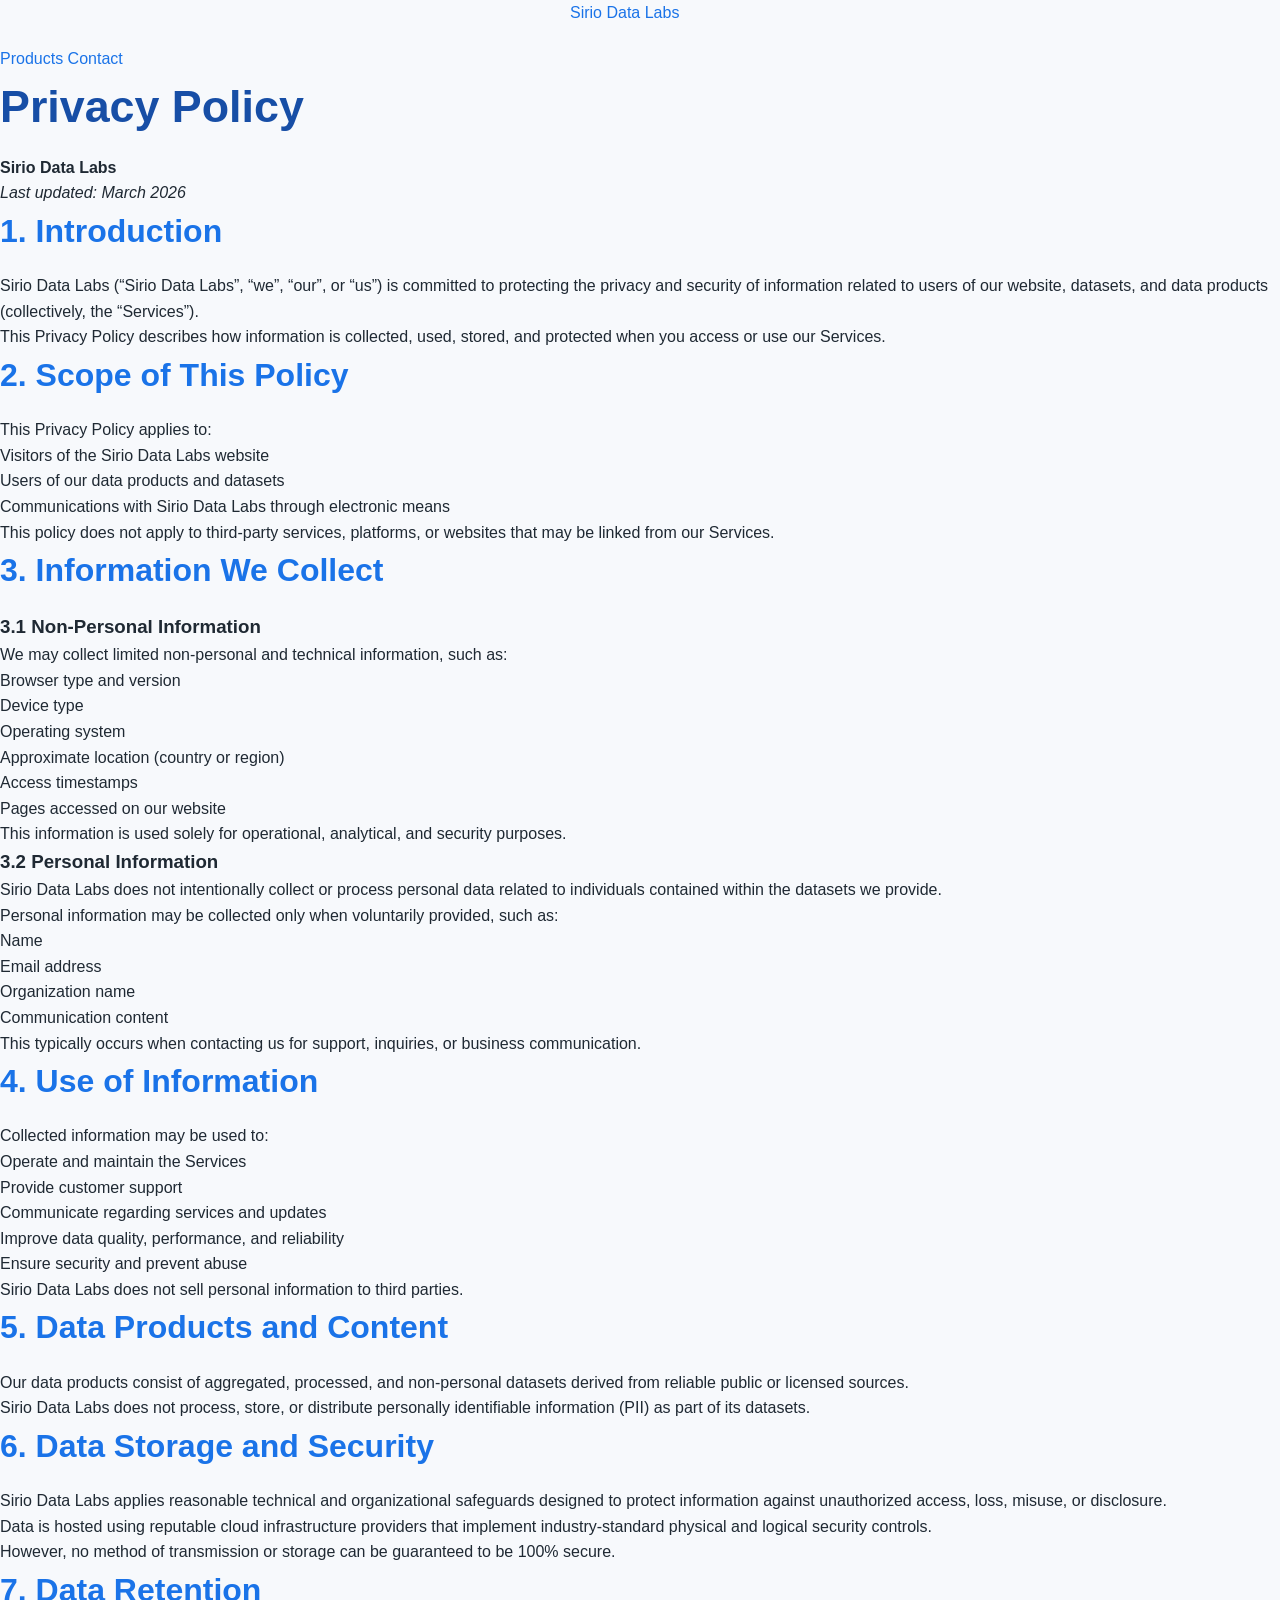
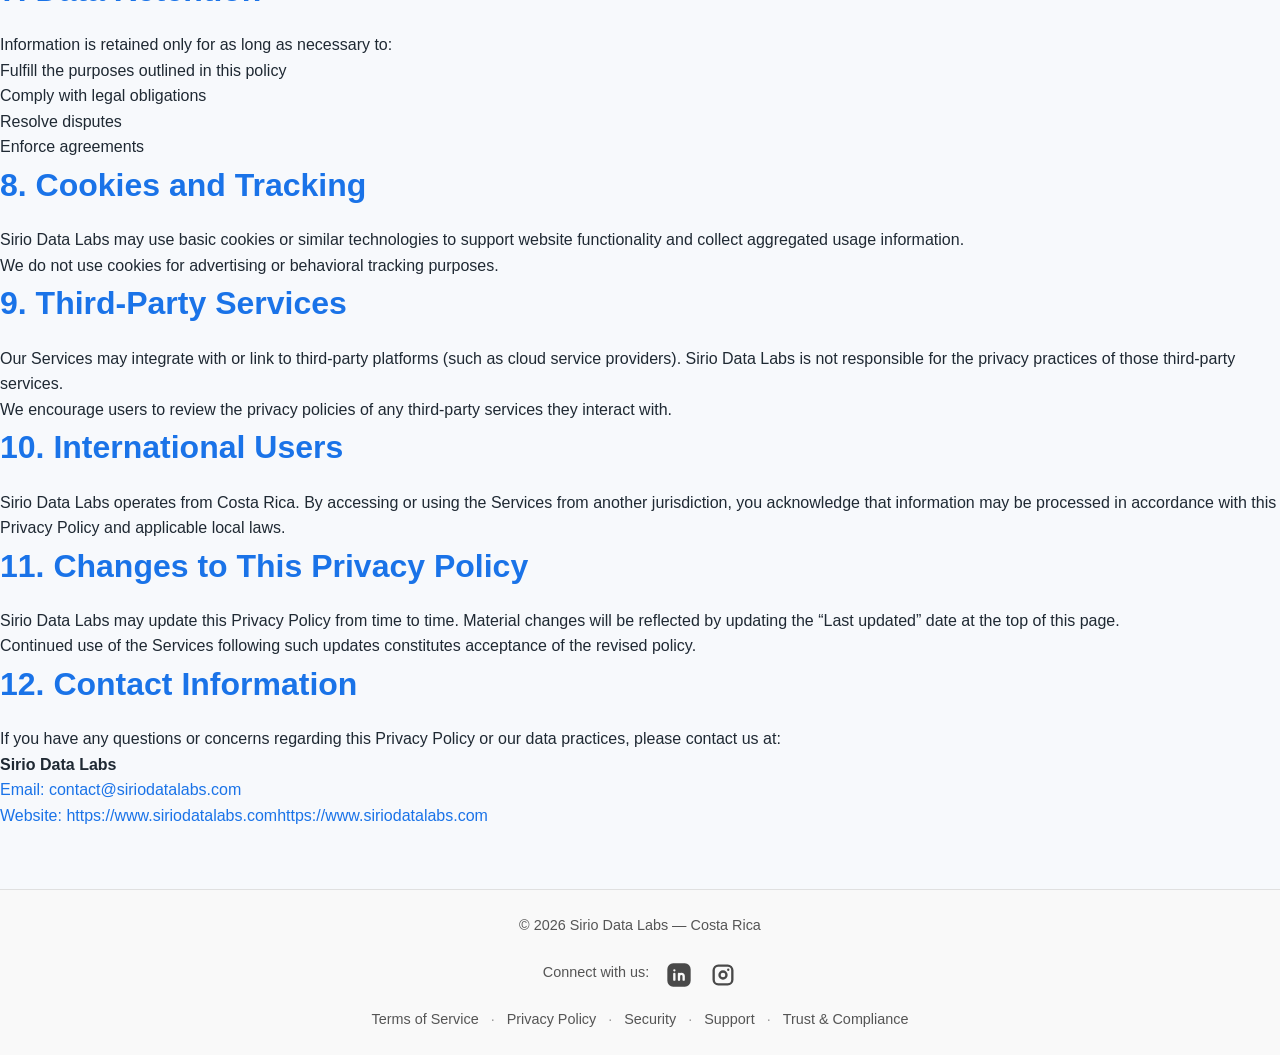
==== privacy.html @ 313ed895 "Update privacy.html" ====
<!DOCTYPE html>
<html lang="en">
<head>
  <meta charset="UTF-8">
  <meta name="viewport" content="width=device-width, initial-scale=1.0">
  <title>Privacy Policy | Sirio Data Labs</title>

  <link rel="stylesheet" href="assets/style.css">
</head>

<body>
    
 <header class="site-header">
    <div class="header-inner">
      <a href="/" class="logo">Sirio Data Labs</a>
      <nav class="main-nav">
        <a href="/#products">Products</a>
        <a href="/#contact">Contact</a>
      </nav>
    </div>
  </header>
  <main class="legal-page">
    <h1>Privacy Policy</h1>

    <p><strong>Sirio Data Labs</strong></p>
    <p><em>Last updated: March 2026</em></p>

    <h2>1. Introduction</h2>
    <p>
      Sirio Data Labs (“Sirio Data Labs”, “we”, “our”, or “us”) is committed to protecting
      the privacy and security of information related to users of our website, datasets,
      and data products (collectively, the “Services”).
    </p>
    <p>
      This Privacy Policy describes how information is collected, used, stored, and protected
      when you access or use our Services.
    </p>

    <h2>2. Scope of This Policy</h2>
    <p>This Privacy Policy applies to:</p>
    <ul>
      <li>Visitors of the Sirio Data Labs website</li>
      <li>Users of our data products and datasets</li>
      <li>Communications with Sirio Data Labs through electronic means</li>
    </ul>
    <p>
      This policy does not apply to third‑party services, platforms, or websites that may
      be linked from our Services.
    </p>

    <h2>3. Information We Collect</h2>

    <h3>3.1 Non‑Personal Information</h3>
    <p>
      We may collect limited non‑personal and technical information, such as:
    </p>
    <ul>
      <li>Browser type and version</li>
      <li>Device type</li>
      <li>Operating system</li>
      <li>Approximate location (country or region)</li>
      <li>Access timestamps</li>
      <li>Pages accessed on our website</li>
    </ul>
    <p>
      This information is used solely for operational, analytical, and security purposes.
    </p>

    <h3>3.2 Personal Information</h3>
    <p>
      Sirio Data Labs does not intentionally collect or process personal data related to individuals
      contained within the datasets we provide.
    </p>
    <p>
      Personal information may be collected only when voluntarily provided, such as:
    </p>
    <ul>
      <li>Name</li>
      <li>Email address</li>
      <li>Organization name</li>
      <li>Communication content</li>
    </ul>
    <p>
      This typically occurs when contacting us for support, inquiries, or business communication.
    </p>

    <h2>4. Use of Information</h2>
    <p>Collected information may be used to:</p>
    <ul>
      <li>Operate and maintain the Services</li>
      <li>Provide customer support</li>
      <li>Communicate regarding services and updates</li>
      <li>Improve data quality, performance, and reliability</li>
      <li>Ensure security and prevent abuse</li>
    </ul>
    <p>
      Sirio Data Labs does not sell personal information to third parties.
    </p>

    <h2>5. Data Products and Content</h2>
    <p>
      Our data products consist of aggregated, processed, and non‑personal datasets derived
      from reliable public or licensed sources.
    </p>
    <p>
      Sirio Data Labs does not process, store, or distribute personally identifiable information
      (PII) as part of its datasets.
    </p>

    <h2>6. Data Storage and Security</h2>
    <p>
      Sirio Data Labs applies reasonable technical and organizational safeguards designed to protect
      information against unauthorized access, loss, misuse, or disclosure.
    </p>
    <p>
      Data is hosted using reputable cloud infrastructure providers that implement industry‑standard
      physical and logical security controls.
    </p>
    <p>
      However, no method of transmission or storage can be guaranteed to be 100% secure.
    </p>

    <h2>7. Data Retention</h2>
    <p>Information is retained only for as long as necessary to:</p>
    <ul>
      <li>Fulfill the purposes outlined in this policy</li>
      <li>Comply with legal obligations</li>
      <li>Resolve disputes</li>
      <li>Enforce agreements</li>
    </ul>

    <h2>8. Cookies and Tracking</h2>
    <p>
      Sirio Data Labs may use basic cookies or similar technologies to support website functionality
      and collect aggregated usage information.
    </p>
    <p>
      We do not use cookies for advertising or behavioral tracking purposes.
    </p>

    <h2>9. Third‑Party Services</h2>
    <p>
      Our Services may integrate with or link to third‑party platforms (such as cloud service providers).
      Sirio Data Labs is not responsible for the privacy practices of those third‑party services.
    </p>
    <p>
      We encourage users to review the privacy policies of any third‑party services they interact with.
    </p>

    <h2>10. International Users</h2>
    <p>
      Sirio Data Labs operates from Costa Rica. By accessing or using the Services from another
      jurisdiction, you acknowledge that information may be processed in accordance with this
      Privacy Policy and applicable local laws.
    </p>

    <h2>11. Changes to This Privacy Policy</h2>
    <p>
      Sirio Data Labs may update this Privacy Policy from time to time. Material changes will be
      reflected by updating the “Last updated” date at the top of this page.
    </p>
    <p>
      Continued use of the Services following such updates constitutes acceptance of the revised policy.
    </p>

    <h2>12. Contact Information</h2>
    <p>
      If you have any questions or concerns regarding this Privacy Policy or our data practices,
      please contact us at:
    </p>
    <p>
      <strong>Sirio Data Labs</strong><br>
      <a> Email: <a href="mailto:contact@siriodatalabs.com">contact@siriodatalabs.com</a><br>
      <a> Website: https://www.siriodatalabs.comhttps://www.siriodatalabs.com</a>
    </p>
  </main>

</body>
<footer class="site-footer">
  <p>© 2026 Sirio Data Labs — Costa Rica</p>

  <div class="social-links">
    <p>Connect with us:</p>

    <a href="https://www.linkedin.com/in/sirio-datalabs-6023623ba/" 
       target="_blank" aria-label="LinkedIn">
      <img src="assets/linkedin.svg" alt="LinkedIn">
    </a>

    <a href="https://www.instagram.com/sirio_data_labs/" 
       target="_blank" aria-label="Instagram">
      <img src="assets/instagram.svg" alt="Instagram">
    </a>
  </div>

  <div class="footer-links">
    <a href="/terms.html">Terms of Service</a>
    <span>·</span>
    <a href="/privacy.html">Privacy Policy</a>
    <span>·</span>
    <a href="/security.html">Security</a>
    <span>·</span>
    <a href="/support.html">Support</a>
    <span>·</span>
    <a href="/trust.html">Trust & Compliance</a>
  </div>
</footer>
</html>
---- assets/style.css ----
/* ===============================
   Reset básico y tipografía
================================ */
* {
  box-sizing: border-box;
  margin: 0;
  padding: 0;
}

body {
  font-family: "Segoe UI", Roboto, Arial, sans-serif;
  background-color: #f7f9fc;
  color: #1f2933;
  line-height: 1.6;
}

/* ===============================
   Hero banner (mobile default)
================================ */

.hero {
  width: 100%;
  overflow: hidden;
  background: linear-gradient(135deg, #1a73e8, #174ea6);
  margin-bottom: 40px;
}

.hero img {
  width: 100%;
  height: auto;
  aspect-ratio: 1240 / 300;
  object-fit: contain;
  display: block;
}

/* ===============================
   Hero banner (desktop upgrade)
================================ */

@media (min-width: 1024px) {
  .hero img {
    content: url("assets/banner-desktop.png");
    aspect-ratio: 1240 / 420;
  }
}

/* ===============================
   Logo corporativo
================================ */

.logo {
  display: block;          /* evita comportamiento inline raro */
  max-width: 140px;        /* tamaño máximo razonable */
  width: 100%;             /* se adapta si el contenedor es menor */
  height: auto;            /* mantiene proporción */
  margin: 0 auto 20px;     /* centra horizontalmente */
}

/* ===============================
   Logo corporativo (mobile default)
================================ */

@media (max-width: 768px) {
  .logo {
    max-width: 110px;
    margin-bottom: 16px;
  }
}

/* ===============================
   Contenedores generales
================================ */
section {
  max-width: 1000px;
  margin: 0 auto;
  padding: 40px 24px;
}

.intro {
  text-align: center;
}

.dataset,
.contact {
  margin-top: 20px;
}

/* ===============================
   Textos principales
================================ */
h1 {
  font-size: 2.8rem;
  font-weight: 600;
  color: #174ea6;
  margin-bottom: 12px;
}

h2 {
  font-size: 2rem;
  color: #1a73e8;
  margin-bottom: 16px;
}

.subtitle {
  font-size: 1.1rem;
  color: #5f6368;
  margin-bottom: 24px;
}

.description {
  font-size: 1.05rem;
  max-width: 860px;
  margin: 0 auto 32px auto;
  color: #374151;
}

/* ===============================
   Links tipo botón (CTA)
================================ */
a {
  color: #1a73e8;
  text-decoration: none;
  font-weight: 500;
}

a:hover {
  text-decoration: underline;
}

.cta {
  display: inline-block;
  margin-top: 16px;
  padding: 12px 28px;
  background-color: #1a73e8;
  color: #ffffff;
  border-radius: 6px;
  font-size: 1rem;
  transition: background 0.2s ease;
}

.cta:hover {
  background-color: #174ea6;
  text-decoration: none;
}

/* ===============================
   Listas (features)
================================ */
.dataset ul {
  margin: 16px 0 24px 24px;
}

.dataset li {
  margin-bottom: 10px;
  font-size: 1rem;
}

/* ===============================
   Contacto
================================ */
.contact {
  background-color: #eef3fb;
  border-radius: 12px;
  padding: 32px;
}

.contact p {
  margin-bottom: 8px;
}

.contact .email {
  font-size: 1.2rem;
  font-weight: 600;
  color: #174ea6;
}

/* ===============================
   Footer
================================ */
footer {
  margin-top: 60px;
  padding: 24px;
  background-color: #174ea6;
  color: #ffffff;
  text-align: center;
  font-size: 0.85rem;
}


.social-links {
  display: flex;
  justify-content: center;
  gap: 16px;
  margin-top: 24px;
}

.social-links a img {
  width: 28px;
  height: 28px;
  opacity: 0.7;
  transition: opacity 0.2s ease;
}

.social-links a img:hover {
  opacity: 1;
}


/* FOOTER LINKS */

.site-footer {
  text-align: center;
  padding: 24px;
  font-size: 0.9rem;
  color: #555;
  background-color: #f9f9f9;
  border-top: 1px solid #e0e0e0;
}

.footer-links {
  margin-top: 12px;
}

.footer-links a {
  color: #555;
  text-decoration: none;
  margin: 0 4px;
}

.footer-links a:hover {
  text-decoration: underline;
}

.footer-links span {
  margin: 0 4px;
  color: #999;
}



/* ===============================
   Responsive (móvil)
================================ */
@media (max-width: 768px) {
  h1 {
    font-size: 2.2rem;
  }

  h2 {
    font-size: 1.6rem;
  }

  section {
    padding: 28px 16px;
  }

  .hero img {
    max-height: 220px;
  }
}
``
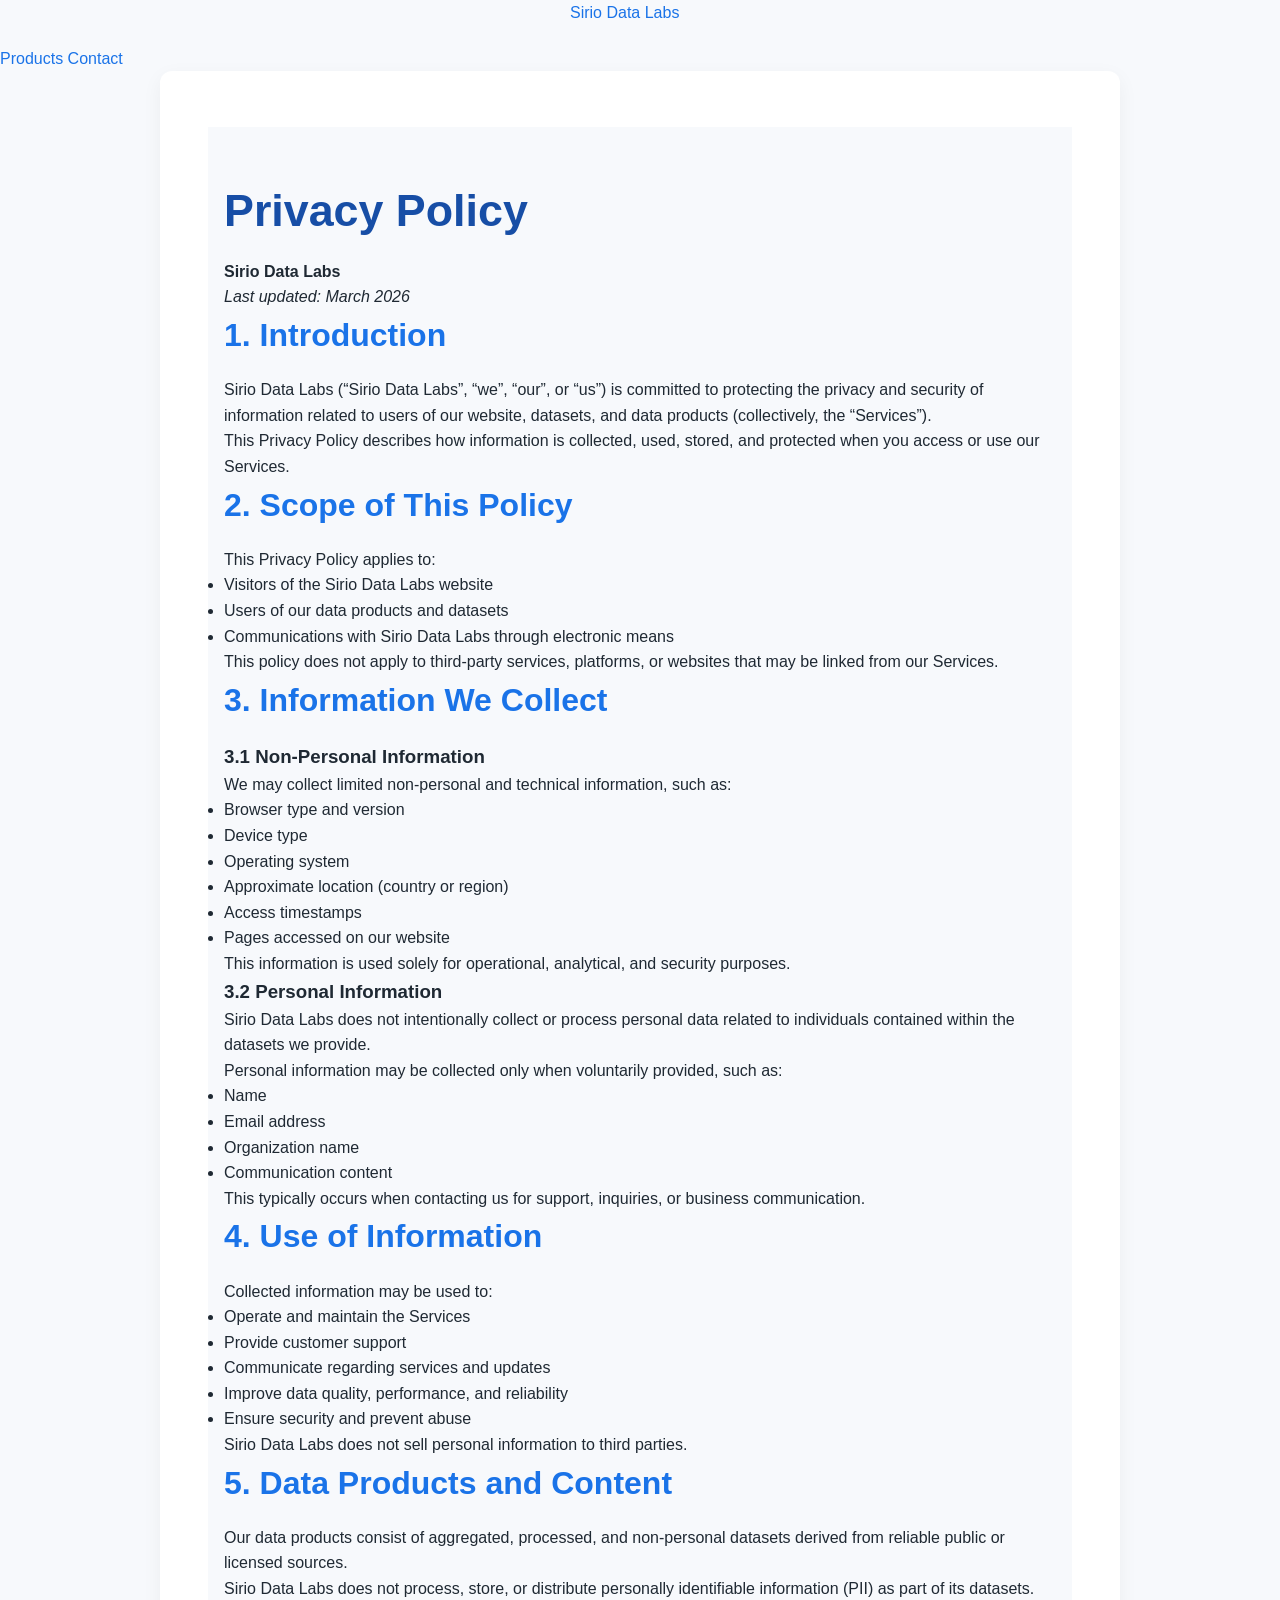
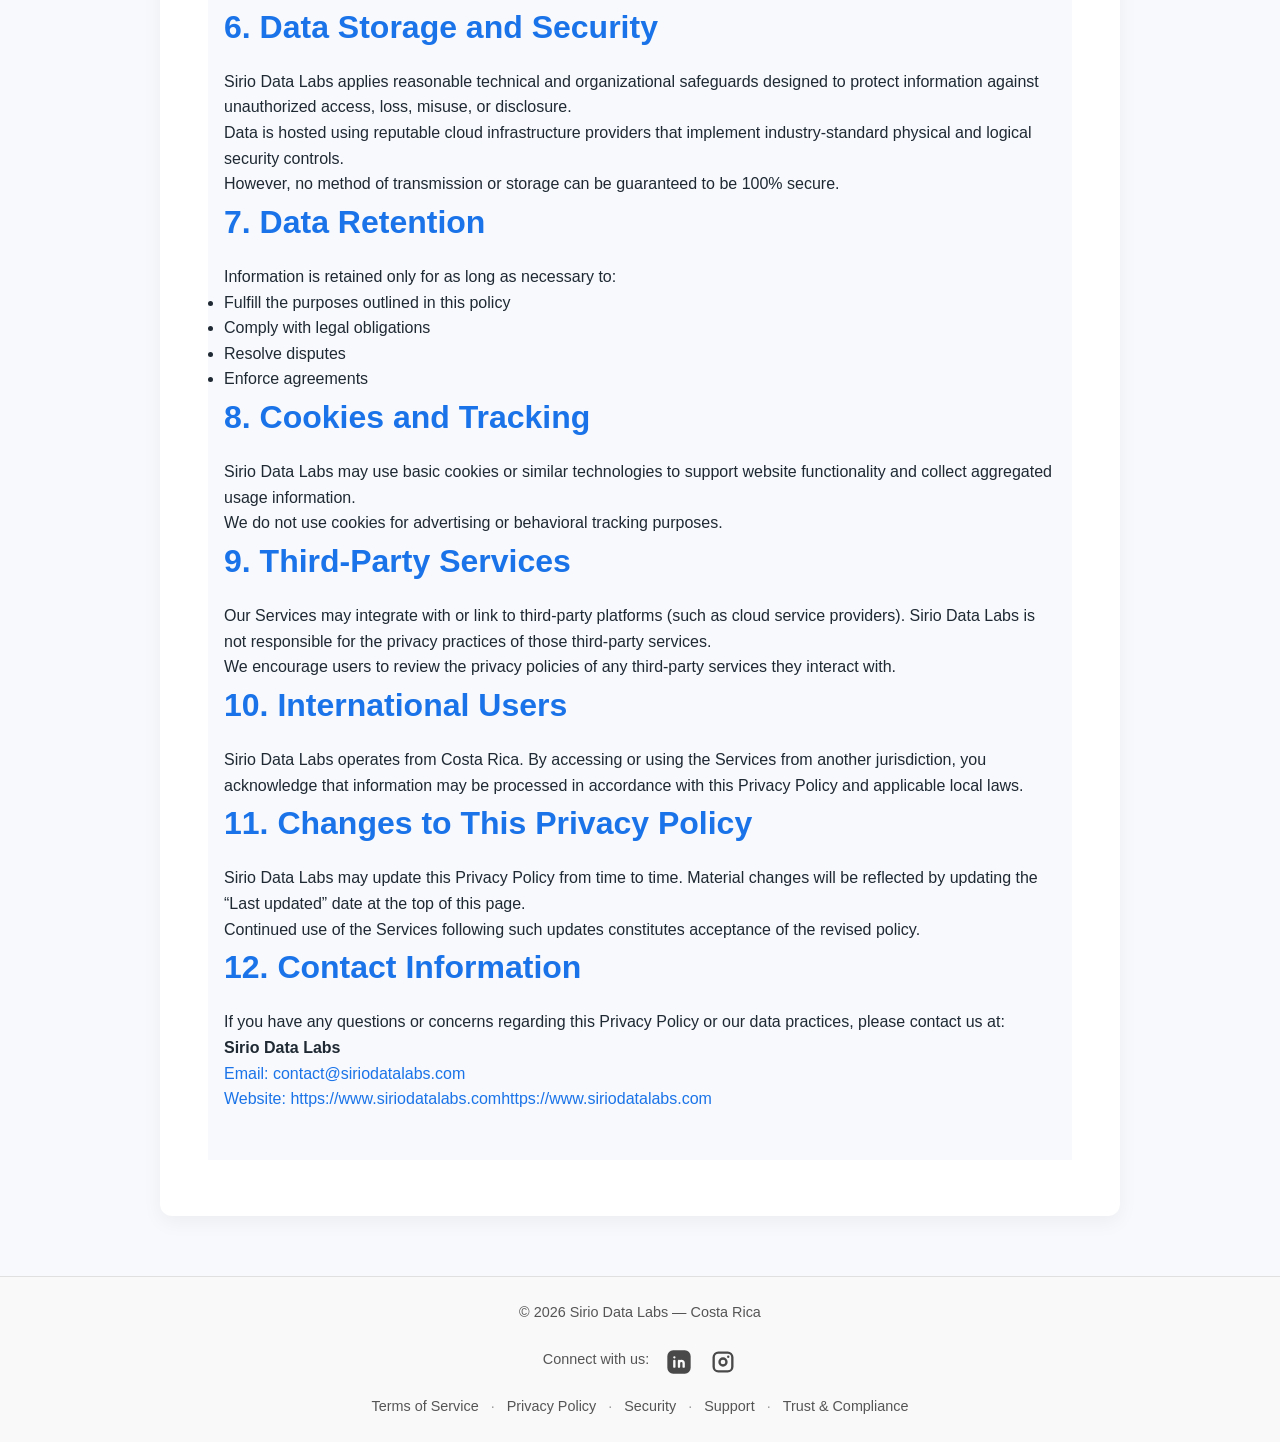
==== commit efedcfb5: "Update privacy.html" ====
--- a/privacy.html
+++ b/privacy.html
@@ -4,7 +4,6 @@
   <meta charset="UTF-8">
   <meta name="viewport" content="width=device-width, initial-scale=1.0">
   <title>Privacy Policy | Sirio Data Labs</title>
-
   <link rel="stylesheet" href="assets/style.css">
 </head>
 
@@ -20,159 +19,161 @@
     </div>
   </header>
   <main class="legal-page">
-    <h1>Privacy Policy</h1>
-
-    <p><strong>Sirio Data Labs</strong></p>
-    <p><em>Last updated: March 2026</em></p>
-
-    <h2>1. Introduction</h2>
-    <p>
-      Sirio Data Labs (“Sirio Data Labs”, “we”, “our”, or “us”) is committed to protecting
-      the privacy and security of information related to users of our website, datasets,
-      and data products (collectively, the “Services”).
-    </p>
-    <p>
-      This Privacy Policy describes how information is collected, used, stored, and protected
-      when you access or use our Services.
-    </p>
-
-    <h2>2. Scope of This Policy</h2>
-    <p>This Privacy Policy applies to:</p>
-    <ul>
-      <li>Visitors of the Sirio Data Labs website</li>
-      <li>Users of our data products and datasets</li>
-      <li>Communications with Sirio Data Labs through electronic means</li>
-    </ul>
-    <p>
-      This policy does not apply to third‑party services, platforms, or websites that may
-      be linked from our Services.
-    </p>
-
-    <h2>3. Information We Collect</h2>
-
-    <h3>3.1 Non‑Personal Information</h3>
-    <p>
-      We may collect limited non‑personal and technical information, such as:
-    </p>
-    <ul>
-      <li>Browser type and version</li>
-      <li>Device type</li>
-      <li>Operating system</li>
-      <li>Approximate location (country or region)</li>
-      <li>Access timestamps</li>
-      <li>Pages accessed on our website</li>
-    </ul>
-    <p>
-      This information is used solely for operational, analytical, and security purposes.
-    </p>
-
-    <h3>3.2 Personal Information</h3>
-    <p>
-      Sirio Data Labs does not intentionally collect or process personal data related to individuals
-      contained within the datasets we provide.
-    </p>
-    <p>
-      Personal information may be collected only when voluntarily provided, such as:
-    </p>
-    <ul>
-      <li>Name</li>
-      <li>Email address</li>
-      <li>Organization name</li>
-      <li>Communication content</li>
-    </ul>
-    <p>
-      This typically occurs when contacting us for support, inquiries, or business communication.
-    </p>
-
-    <h2>4. Use of Information</h2>
-    <p>Collected information may be used to:</p>
-    <ul>
-      <li>Operate and maintain the Services</li>
-      <li>Provide customer support</li>
-      <li>Communicate regarding services and updates</li>
-      <li>Improve data quality, performance, and reliability</li>
-      <li>Ensure security and prevent abuse</li>
-    </ul>
-    <p>
-      Sirio Data Labs does not sell personal information to third parties.
-    </p>
-
-    <h2>5. Data Products and Content</h2>
-    <p>
-      Our data products consist of aggregated, processed, and non‑personal datasets derived
-      from reliable public or licensed sources.
-    </p>
-    <p>
-      Sirio Data Labs does not process, store, or distribute personally identifiable information
-      (PII) as part of its datasets.
-    </p>
-
-    <h2>6. Data Storage and Security</h2>
-    <p>
-      Sirio Data Labs applies reasonable technical and organizational safeguards designed to protect
-      information against unauthorized access, loss, misuse, or disclosure.
-    </p>
-    <p>
-      Data is hosted using reputable cloud infrastructure providers that implement industry‑standard
-      physical and logical security controls.
-    </p>
-    <p>
-      However, no method of transmission or storage can be guaranteed to be 100% secure.
-    </p>
-
-    <h2>7. Data Retention</h2>
-    <p>Information is retained only for as long as necessary to:</p>
-    <ul>
-      <li>Fulfill the purposes outlined in this policy</li>
-      <li>Comply with legal obligations</li>
-      <li>Resolve disputes</li>
-      <li>Enforce agreements</li>
-    </ul>
-
-    <h2>8. Cookies and Tracking</h2>
-    <p>
-      Sirio Data Labs may use basic cookies or similar technologies to support website functionality
-      and collect aggregated usage information.
-    </p>
-    <p>
-      We do not use cookies for advertising or behavioral tracking purposes.
-    </p>
-
-    <h2>9. Third‑Party Services</h2>
-    <p>
-      Our Services may integrate with or link to third‑party platforms (such as cloud service providers).
-      Sirio Data Labs is not responsible for the privacy practices of those third‑party services.
-    </p>
-    <p>
-      We encourage users to review the privacy policies of any third‑party services they interact with.
-    </p>
-
-    <h2>10. International Users</h2>
-    <p>
-      Sirio Data Labs operates from Costa Rica. By accessing or using the Services from another
-      jurisdiction, you acknowledge that information may be processed in accordance with this
-      Privacy Policy and applicable local laws.
-    </p>
-
-    <h2>11. Changes to This Privacy Policy</h2>
-    <p>
-      Sirio Data Labs may update this Privacy Policy from time to time. Material changes will be
-      reflected by updating the “Last updated” date at the top of this page.
-    </p>
-    <p>
-      Continued use of the Services following such updates constitutes acceptance of the revised policy.
-    </p>
-
-    <h2>12. Contact Information</h2>
-    <p>
-      If you have any questions or concerns regarding this Privacy Policy or our data practices,
-      please contact us at:
-    </p>
-    <p>
-      <strong>Sirio Data Labs</strong><br>
-      <a> Email: <a href="mailto:contact@siriodatalabs.com">contact@siriodatalabs.com</a><br>
-      <a> Website: https://www.siriodatalabs.comhttps://www.siriodatalabs.com</a>
-    </p>
+    <div class="page-frame">
+      <h1>Privacy Policy</h1>
+  
+      <p><strong>Sirio Data Labs</strong></p>
+      <p><em>Last updated: March 2026</em></p>
+  
+      <h2>1. Introduction</h2>
+      <p>
+        Sirio Data Labs (“Sirio Data Labs”, “we”, “our”, or “us”) is committed to protecting
+        the privacy and security of information related to users of our website, datasets,
+        and data products (collectively, the “Services”).
+      </p>
+      <p>
+        This Privacy Policy describes how information is collected, used, stored, and protected
+        when you access or use our Services.
+      </p>
+  
+      <h2>2. Scope of This Policy</h2>
+      <p>This Privacy Policy applies to:</p>
+      <ul>
+        <li>Visitors of the Sirio Data Labs website</li>
+        <li>Users of our data products and datasets</li>
+        <li>Communications with Sirio Data Labs through electronic means</li>
+      </ul>
+      <p>
+        This policy does not apply to third‑party services, platforms, or websites that may
+        be linked from our Services.
+      </p>
+  
+      <h2>3. Information We Collect</h2>
+  
+      <h3>3.1 Non‑Personal Information</h3>
+      <p>
+        We may collect limited non‑personal and technical information, such as:
+      </p>
+      <ul>
+        <li>Browser type and version</li>
+        <li>Device type</li>
+        <li>Operating system</li>
+        <li>Approximate location (country or region)</li>
+        <li>Access timestamps</li>
+        <li>Pages accessed on our website</li>
+      </ul>
+      <p>
+        This information is used solely for operational, analytical, and security purposes.
+      </p>
+  
+      <h3>3.2 Personal Information</h3>
+      <p>
+        Sirio Data Labs does not intentionally collect or process personal data related to individuals
+        contained within the datasets we provide.
+      </p>
+      <p>
+        Personal information may be collected only when voluntarily provided, such as:
+      </p>
+      <ul>
+        <li>Name</li>
+        <li>Email address</li>
+        <li>Organization name</li>
+        <li>Communication content</li>
+      </ul>
+      <p>
+        This typically occurs when contacting us for support, inquiries, or business communication.
+      </p>
+  
+      <h2>4. Use of Information</h2>
+      <p>Collected information may be used to:</p>
+      <ul>
+        <li>Operate and maintain the Services</li>
+        <li>Provide customer support</li>
+        <li>Communicate regarding services and updates</li>
+        <li>Improve data quality, performance, and reliability</li>
+        <li>Ensure security and prevent abuse</li>
+      </ul>
+      <p>
+        Sirio Data Labs does not sell personal information to third parties.
+      </p>
+  
+      <h2>5. Data Products and Content</h2>
+      <p>
+        Our data products consist of aggregated, processed, and non‑personal datasets derived
+        from reliable public or licensed sources.
+      </p>
+      <p>
+        Sirio Data Labs does not process, store, or distribute personally identifiable information
+        (PII) as part of its datasets.
+      </p>
+  
+      <h2>6. Data Storage and Security</h2>
+      <p>
+        Sirio Data Labs applies reasonable technical and organizational safeguards designed to protect
+        information against unauthorized access, loss, misuse, or disclosure.
+      </p>
+      <p>
+        Data is hosted using reputable cloud infrastructure providers that implement industry‑standard
+        physical and logical security controls.
+      </p>
+      <p>
+        However, no method of transmission or storage can be guaranteed to be 100% secure.
+      </p>
+  
+      <h2>7. Data Retention</h2>
+      <p>Information is retained only for as long as necessary to:</p>
+      <ul>
+        <li>Fulfill the purposes outlined in this policy</li>
+        <li>Comply with legal obligations</li>
+        <li>Resolve disputes</li>
+        <li>Enforce agreements</li>
+      </ul>
+  
+      <h2>8. Cookies and Tracking</h2>
+      <p>
+        Sirio Data Labs may use basic cookies or similar technologies to support website functionality
+        and collect aggregated usage information.
+      </p>
+      <p>
+        We do not use cookies for advertising or behavioral tracking purposes.
+      </p>
+  
+      <h2>9. Third‑Party Services</h2>
+      <p>
+        Our Services may integrate with or link to third‑party platforms (such as cloud service providers).
+        Sirio Data Labs is not responsible for the privacy practices of those third‑party services.
+      </p>
+      <p>
+        We encourage users to review the privacy policies of any third‑party services they interact with.
+      </p>
+  
+      <h2>10. International Users</h2>
+      <p>
+        Sirio Data Labs operates from Costa Rica. By accessing or using the Services from another
+        jurisdiction, you acknowledge that information may be processed in accordance with this
+        Privacy Policy and applicable local laws.
+      </p>
+  
+      <h2>11. Changes to This Privacy Policy</h2>
+      <p>
+        Sirio Data Labs may update this Privacy Policy from time to time. Material changes will be
+        reflected by updating the “Last updated” date at the top of this page.
+      </p>
+      <p>
+        Continued use of the Services following such updates constitutes acceptance of the revised policy.
+      </p>
+  
+      <h2>12. Contact Information</h2>
+      <p>
+        If you have any questions or concerns regarding this Privacy Policy or our data practices,
+        please contact us at:
+      </p>
+      <p>
+        <strong>Sirio Data Labs</strong><br>
+        <a> Email: <a href="mailto:contact@siriodatalabs.com">contact@siriodatalabs.com</a><br>
+        <a> Website: https://www.siriodatalabs.comhttps://www.siriodatalabs.com</a>
+      </p>
+    </div>  
   </main>
 
 </body>
--- a/assets/style.css
+++ b/assets/style.css
@@ -84,6 +84,22 @@
 .contact {
   margin-top: 20px;
 }
+
+.page-frame {
+  background-color: #f7f9fc;
+  padding: 48px 16px;
+}
+
+/* Contenedor Central */
+.legal-page {
+  max-width: 960px;
+  margin: 0 auto;
+  background-color: #ffffff;
+  padding: 56px 48px;
+  border-radius: 12px;
+  box-shadow: 0 6px 20px rgba(0, 0, 0, 0.05);
+}
+
 
 /* ===============================
    Textos principales
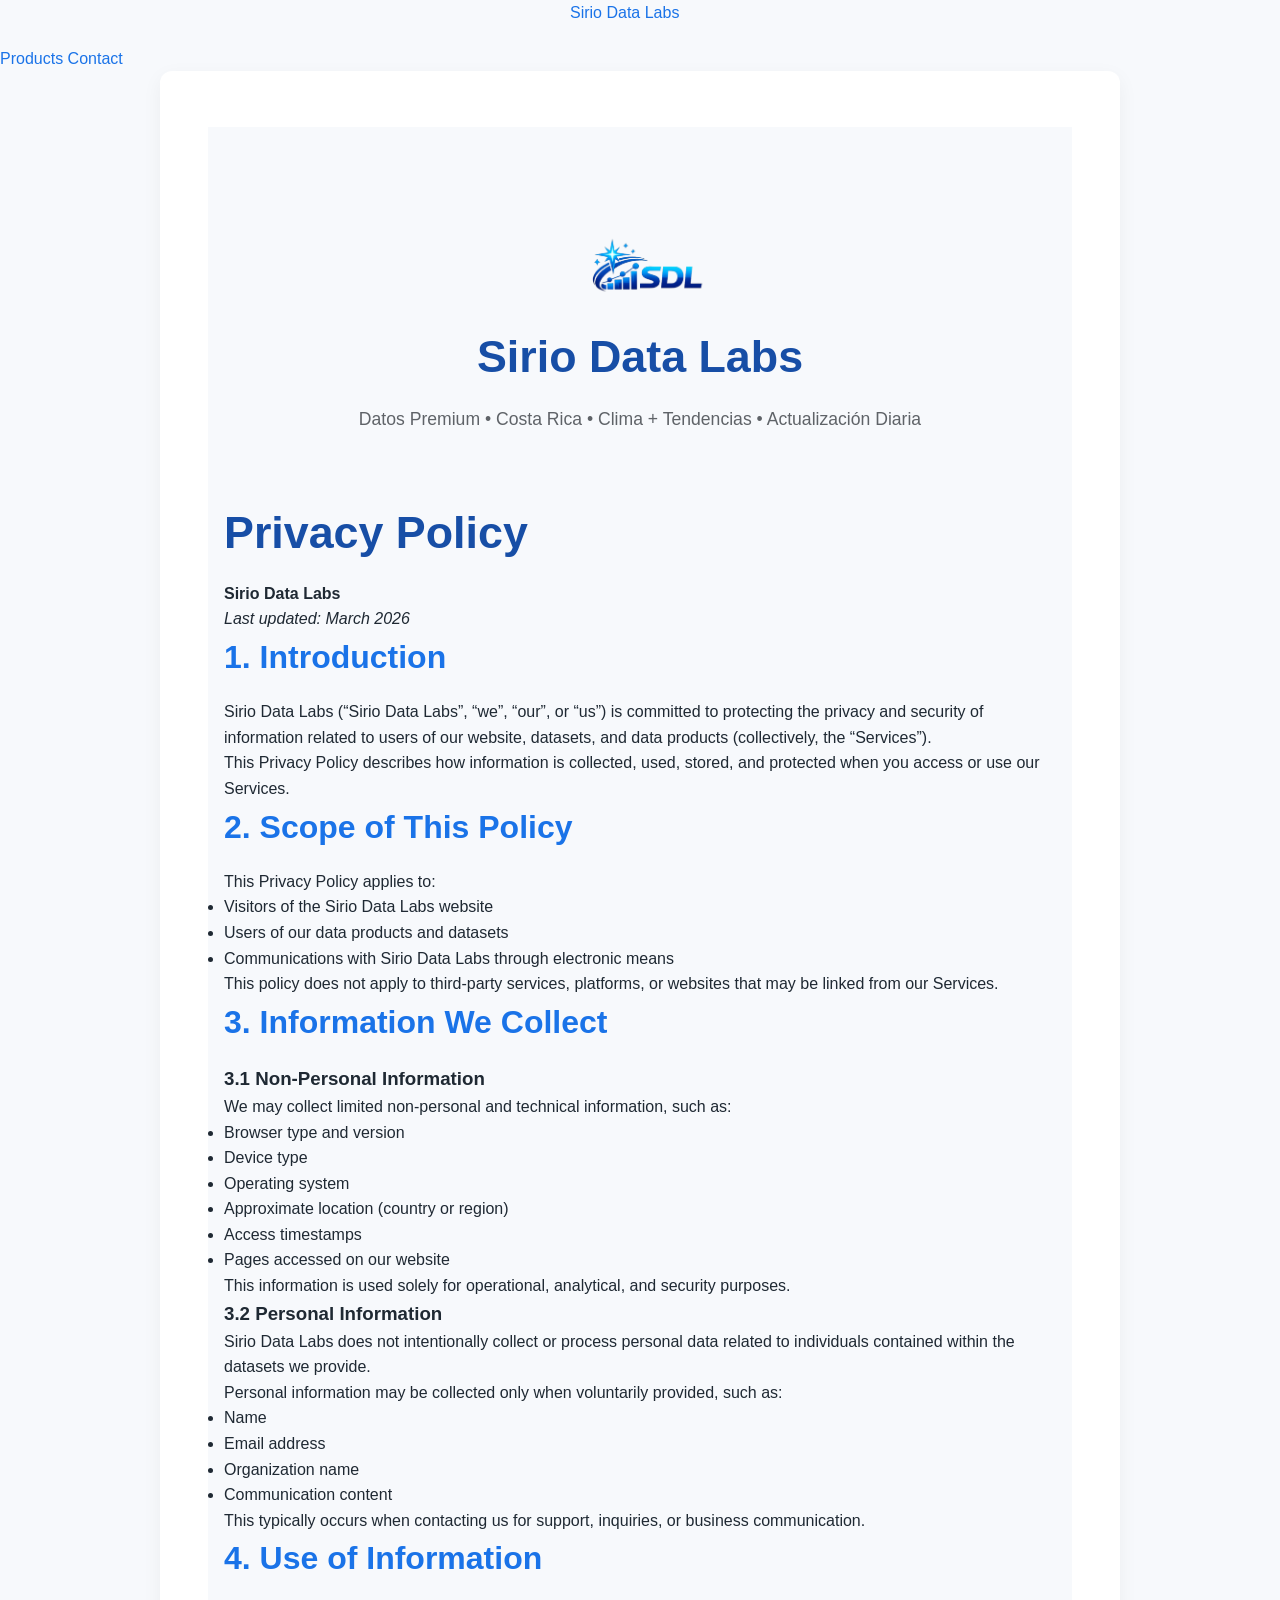
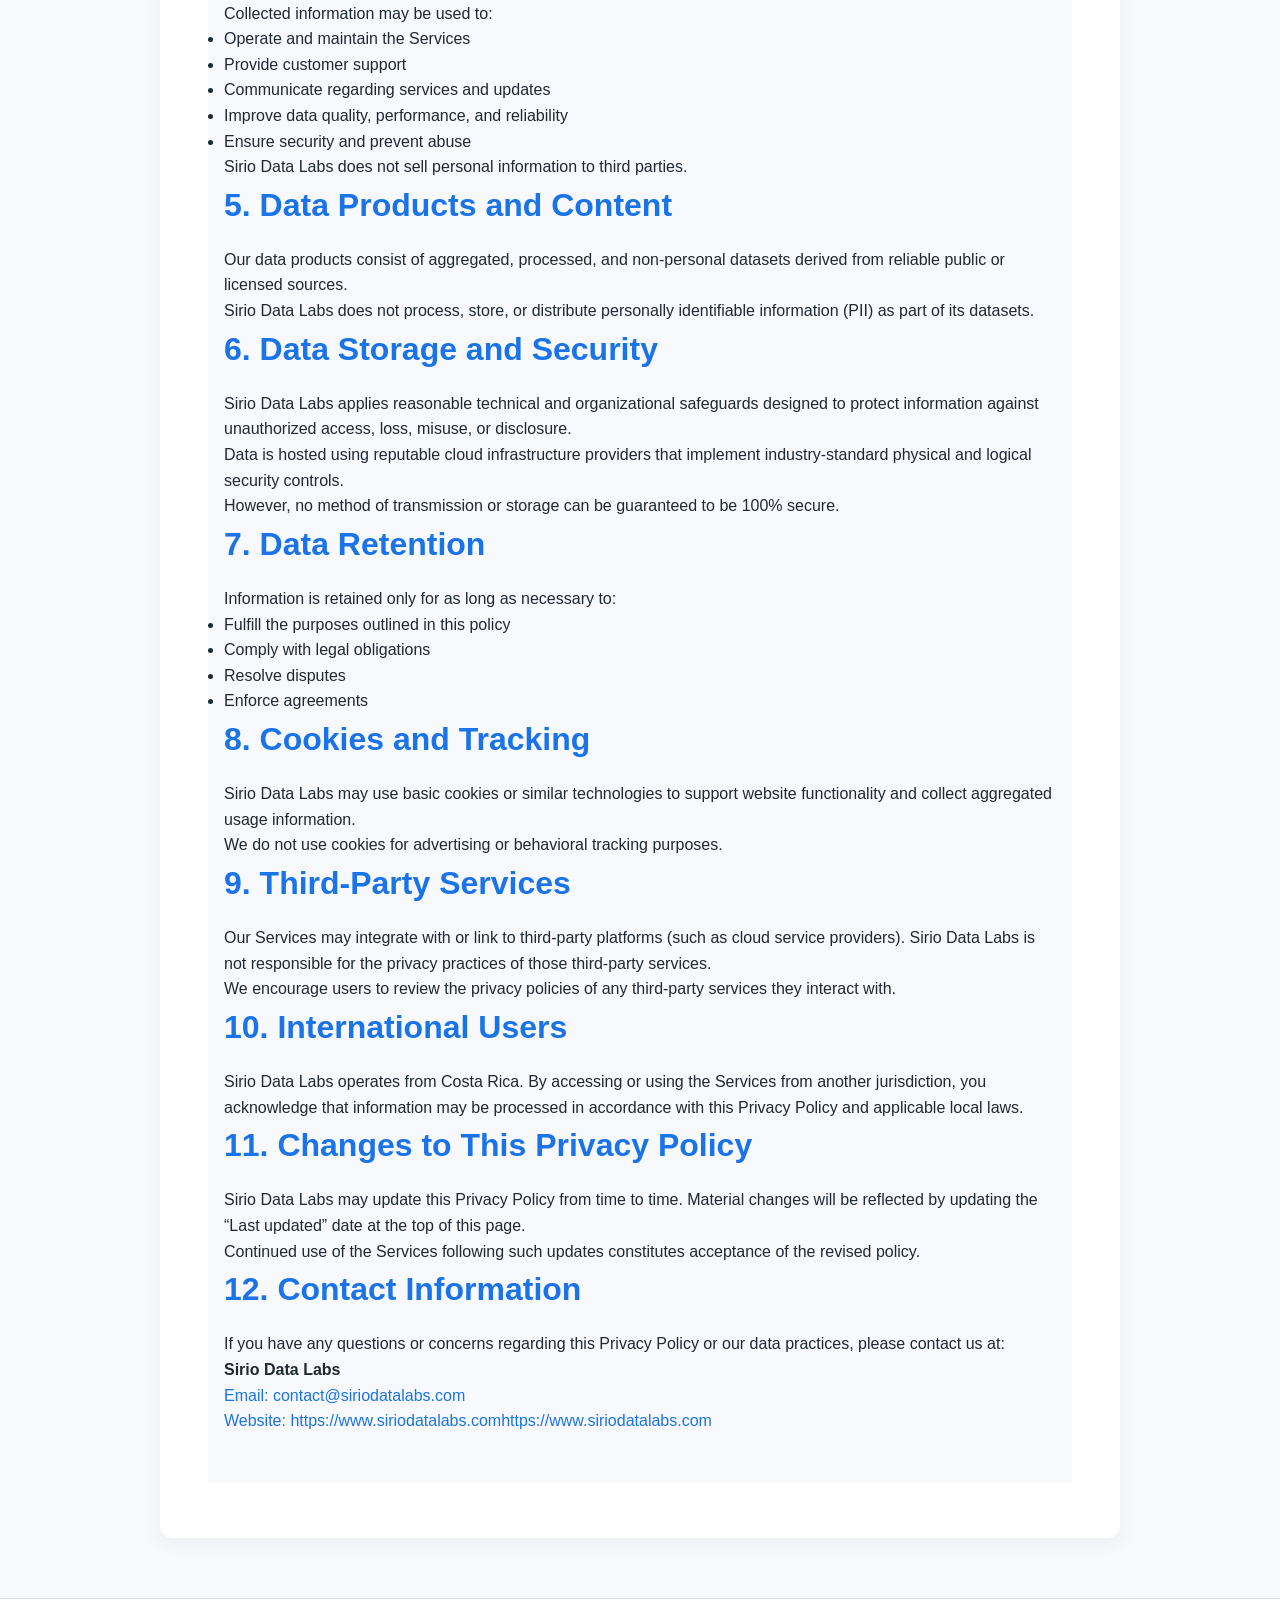
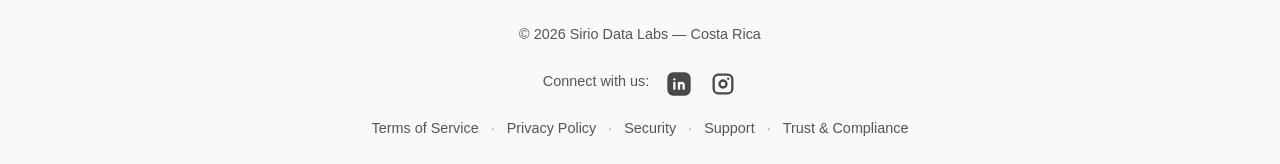
==== commit c6bc8fe6: "Update privacy.html sub header changes" ====
--- a/privacy.html
+++ b/privacy.html
@@ -20,6 +20,12 @@
   </header>
   <main class="legal-page">
     <div class="page-frame">
+      <section class="intro">
+        <img src="assets/logo.png" alt="SDL logo" class="logo">
+        <h1>Sirio Data Labs</h1>
+        <p class="subtitle">Datos Premium • Costa Rica • Clima + Tendencias • Actualización Diaria</p>
+      </section>
+      
       <h1>Privacy Policy</h1>
   
       <p><strong>Sirio Data Labs</strong></p>
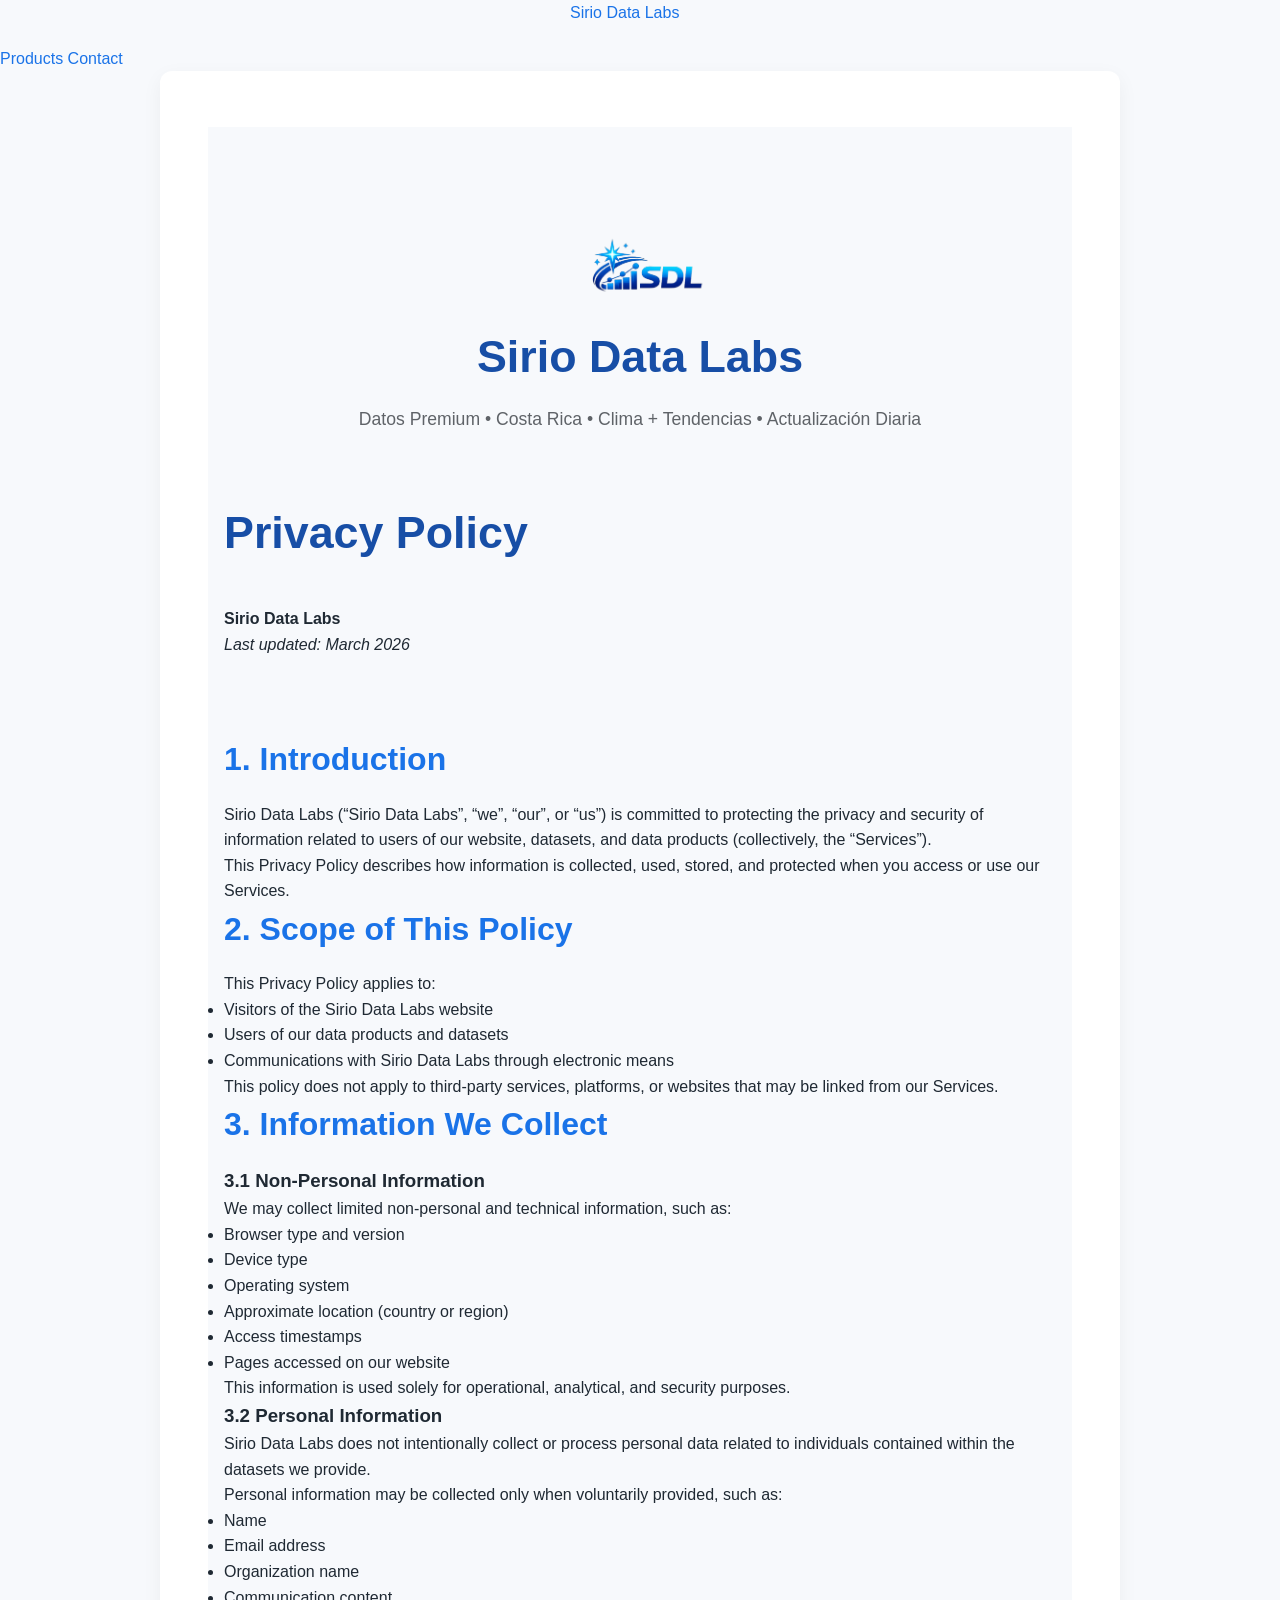
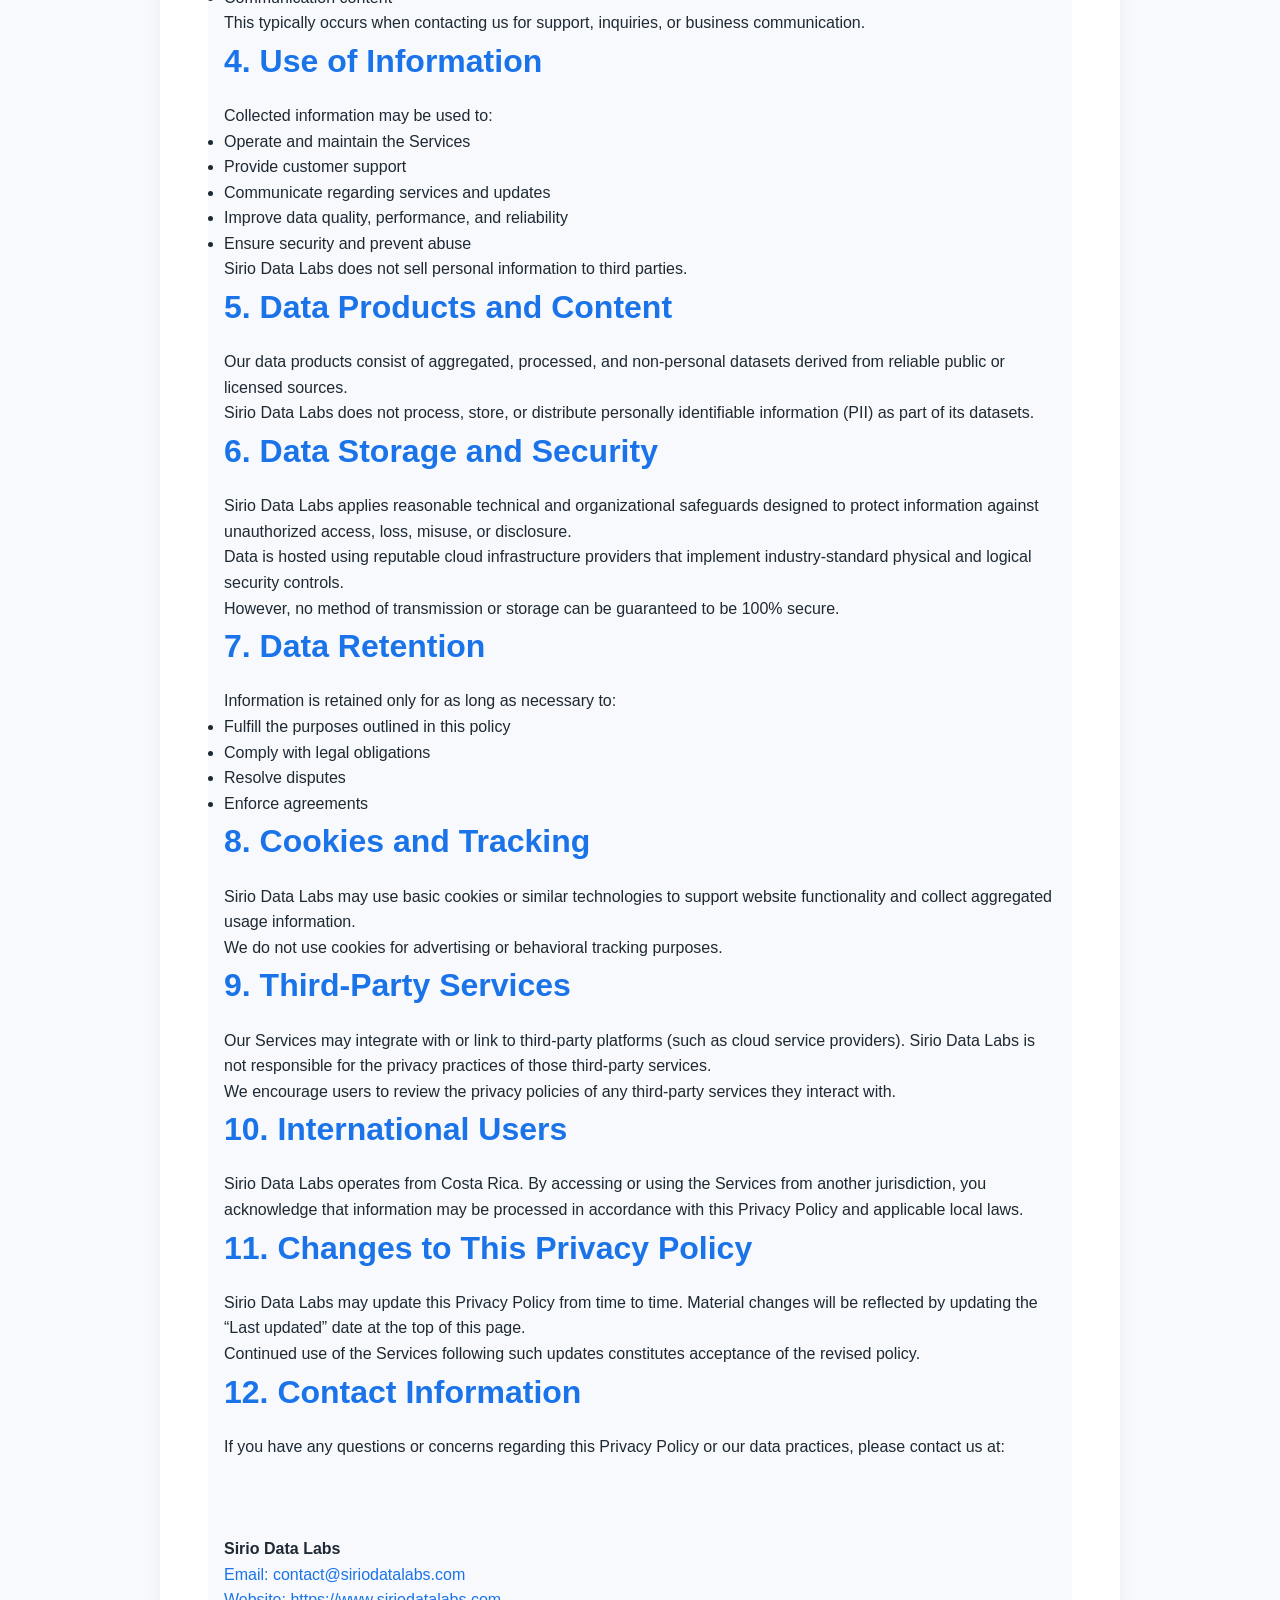
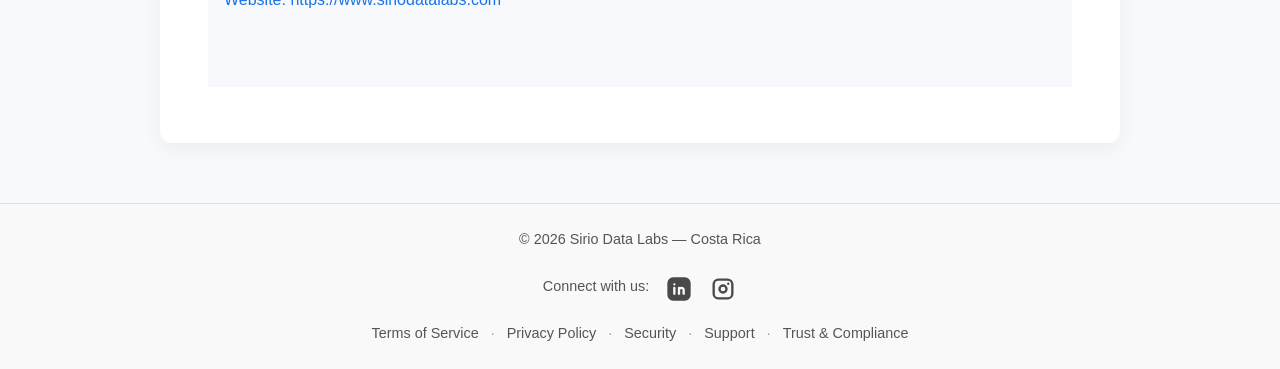
==== commit 68a57545: "Update privacy.html" ====
--- a/privacy.html
+++ b/privacy.html
@@ -26,10 +26,10 @@
         <p class="subtitle">Datos Premium • Costa Rica • Clima + Tendencias • Actualización Diaria</p>
       </section>
       
-      <h1>Privacy Policy</h1>
+      <h1>Privacy Policy</h1></br>
   
       <p><strong>Sirio Data Labs</strong></p>
-      <p><em>Last updated: March 2026</em></p>
+      <p><em>Last updated: March 2026</em></p></br></br></br>
   
       <h2>1. Introduction</h2>
       <p>
@@ -173,16 +173,16 @@
       <p>
         If you have any questions or concerns regarding this Privacy Policy or our data practices,
         please contact us at:
-      </p>
+      </p></br></br></br>
       <p>
         <strong>Sirio Data Labs</strong><br>
         <a> Email: <a href="mailto:contact@siriodatalabs.com">contact@siriodatalabs.com</a><br>
-        <a> Website: https://www.siriodatalabs.comhttps://www.siriodatalabs.com</a>
+        <a> Website: https://www.siriodatalabs.com</a></br></br>
       </p>
     </div>  
   </main>
-
 </body>
+  
 <footer class="site-footer">
   <p>© 2026 Sirio Data Labs — Costa Rica</p>
 
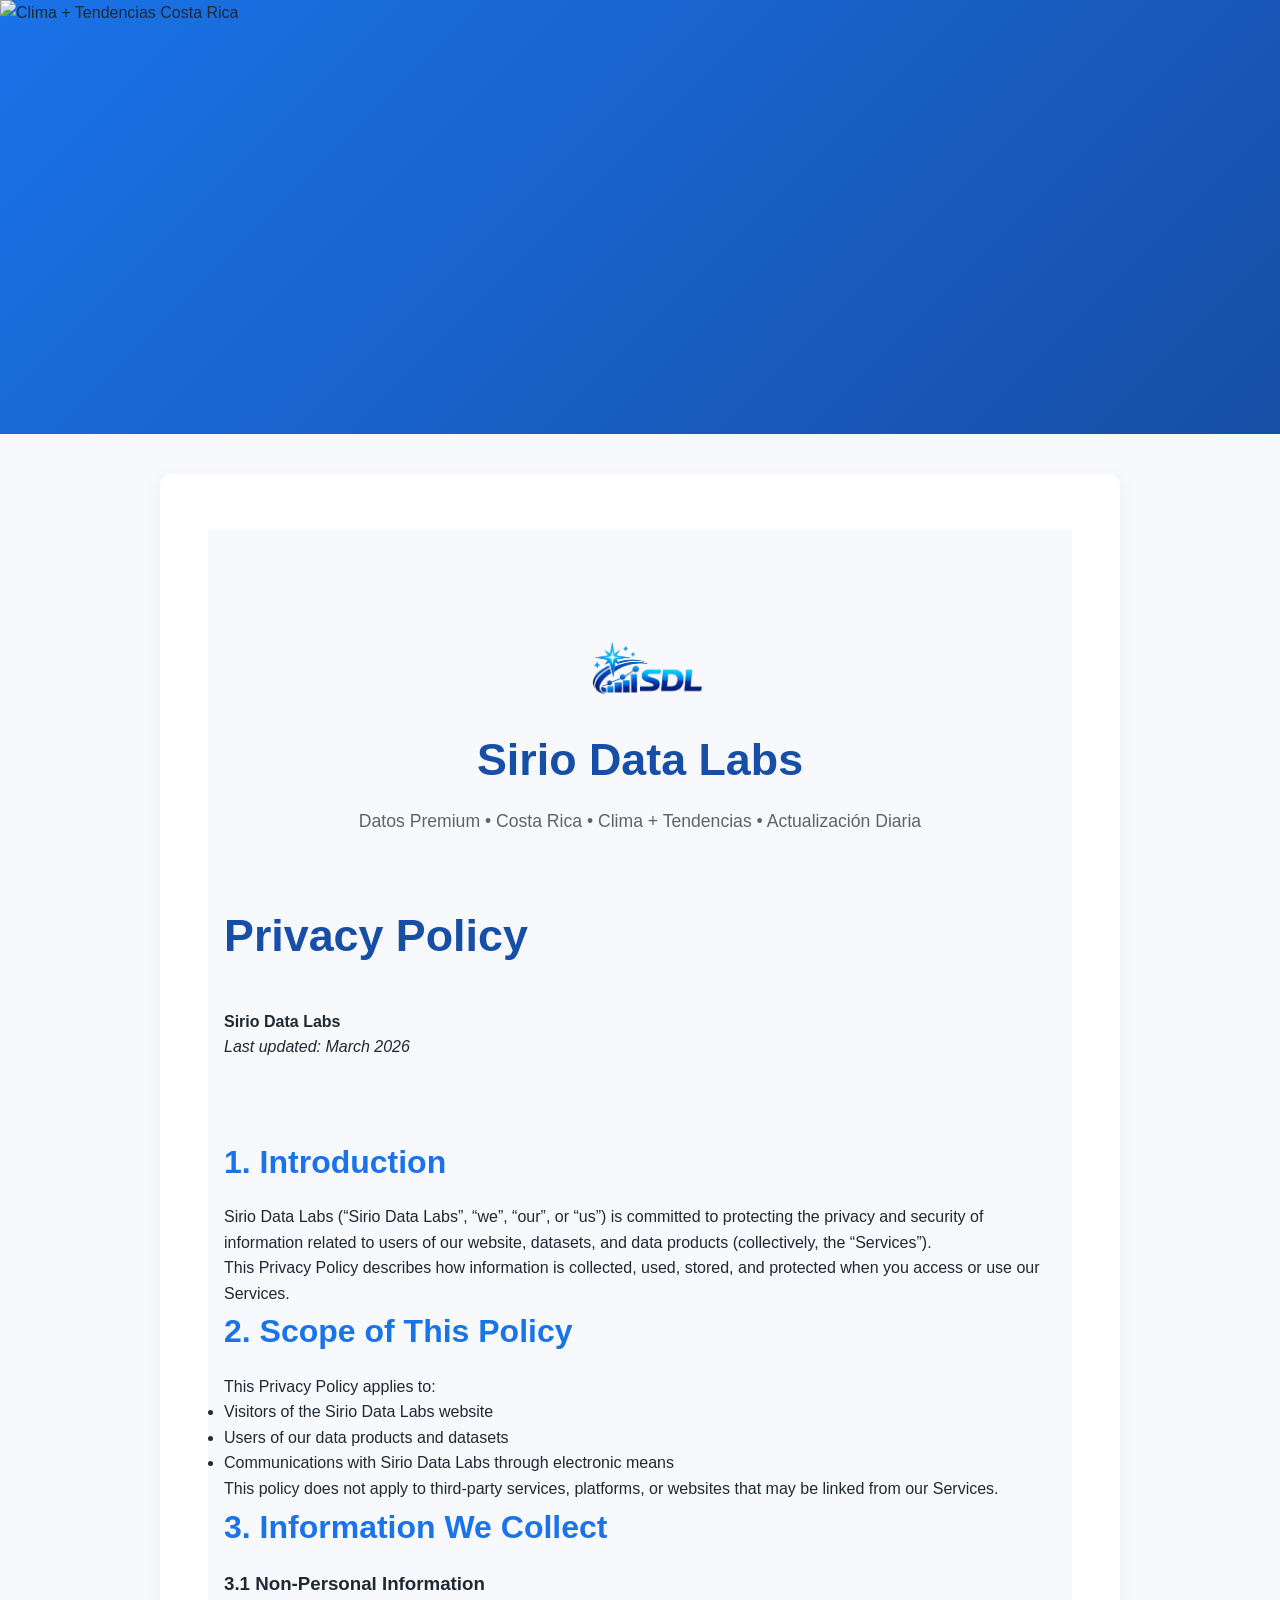
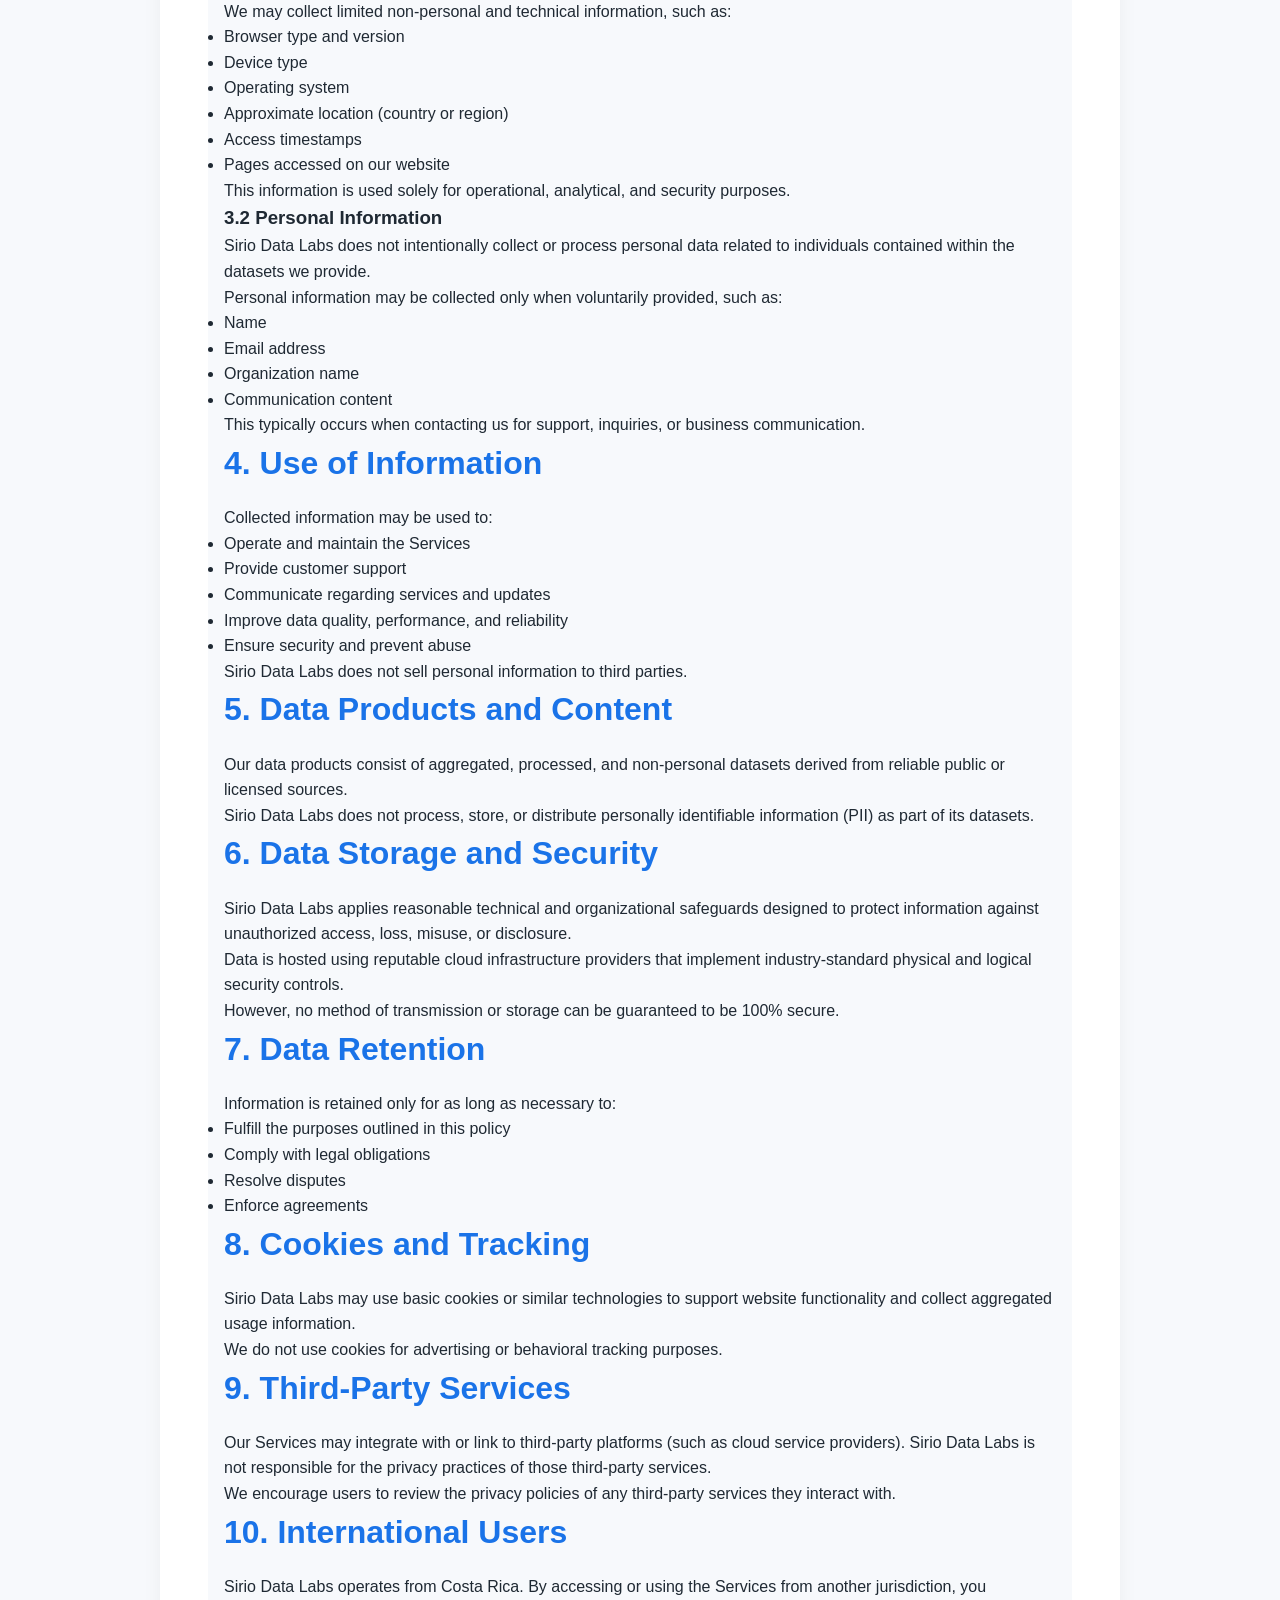
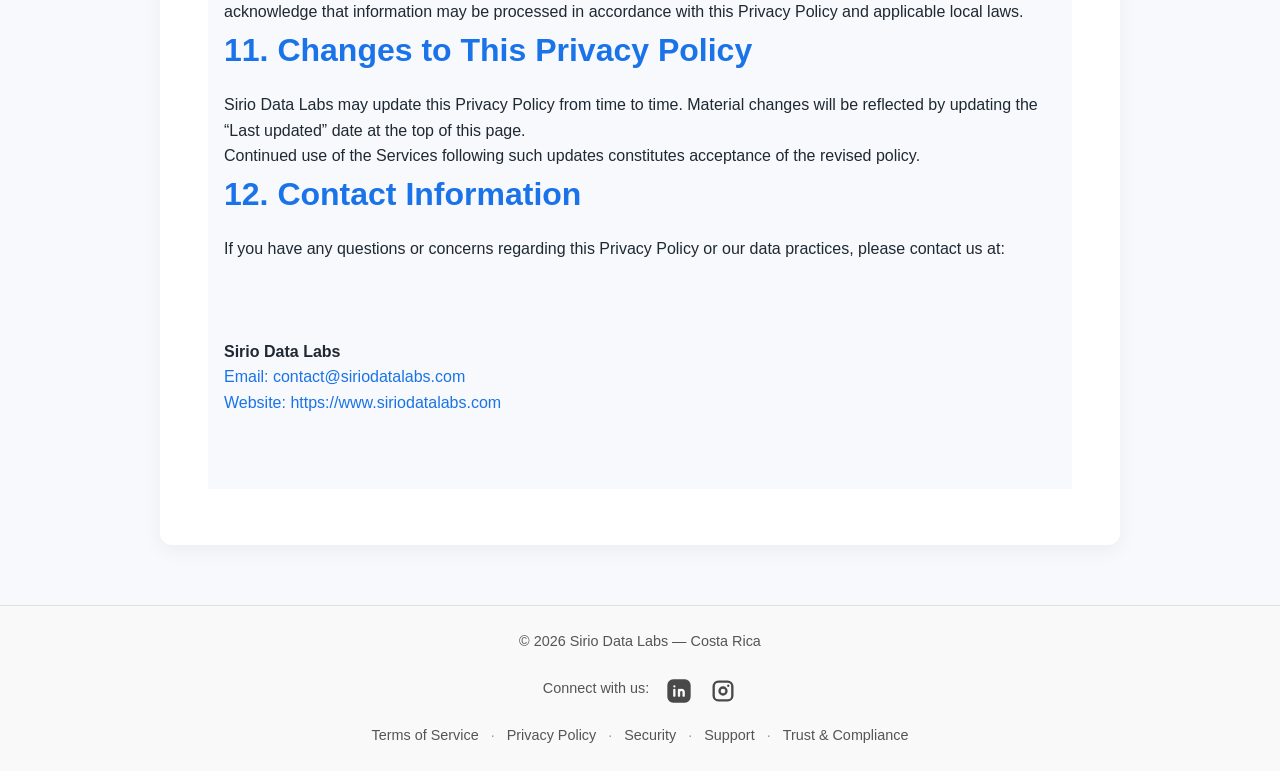
==== commit bbe13d74: "Update privacy.html Header update" ====
--- a/privacy.html
+++ b/privacy.html
@@ -3,26 +3,19 @@
 <head>
   <meta charset="UTF-8">
   <meta name="viewport" content="width=device-width, initial-scale=1.0">
-  <title>Privacy Policy | Sirio Data Labs</title>
+  <title> Privacy Policy | Sirio Data Labs </title>
   <link rel="stylesheet" href="assets/style.css">
 </head>
 
 <body>
-    
- <header class="site-header">
-    <div class="header-inner">
-      <a href="/" class="logo">Sirio Data Labs</a>
-      <nav class="main-nav">
-        <a href="/#products">Products</a>
-        <a href="/#contact">Contact</a>
-      </nav>
-    </div>
+  <header class="hero">
+    <img src="assets/banner.png" alt="Clima + Tendencias Costa Rica">
   </header>
   <main class="legal-page">
     <div class="page-frame">
       <section class="intro">
-        <img src="assets/logo.png" alt="SDL logo" class="logo">
-        <h1>Sirio Data Labs</h1>
+        <img href="/" src="assets/logo.png" alt="SDL logo" class="logo">
+        <h1  href="/">Sirio Data Labs</h1>
         <p class="subtitle">Datos Premium • Costa Rica • Clima + Tendencias • Actualización Diaria</p>
       </section>
       
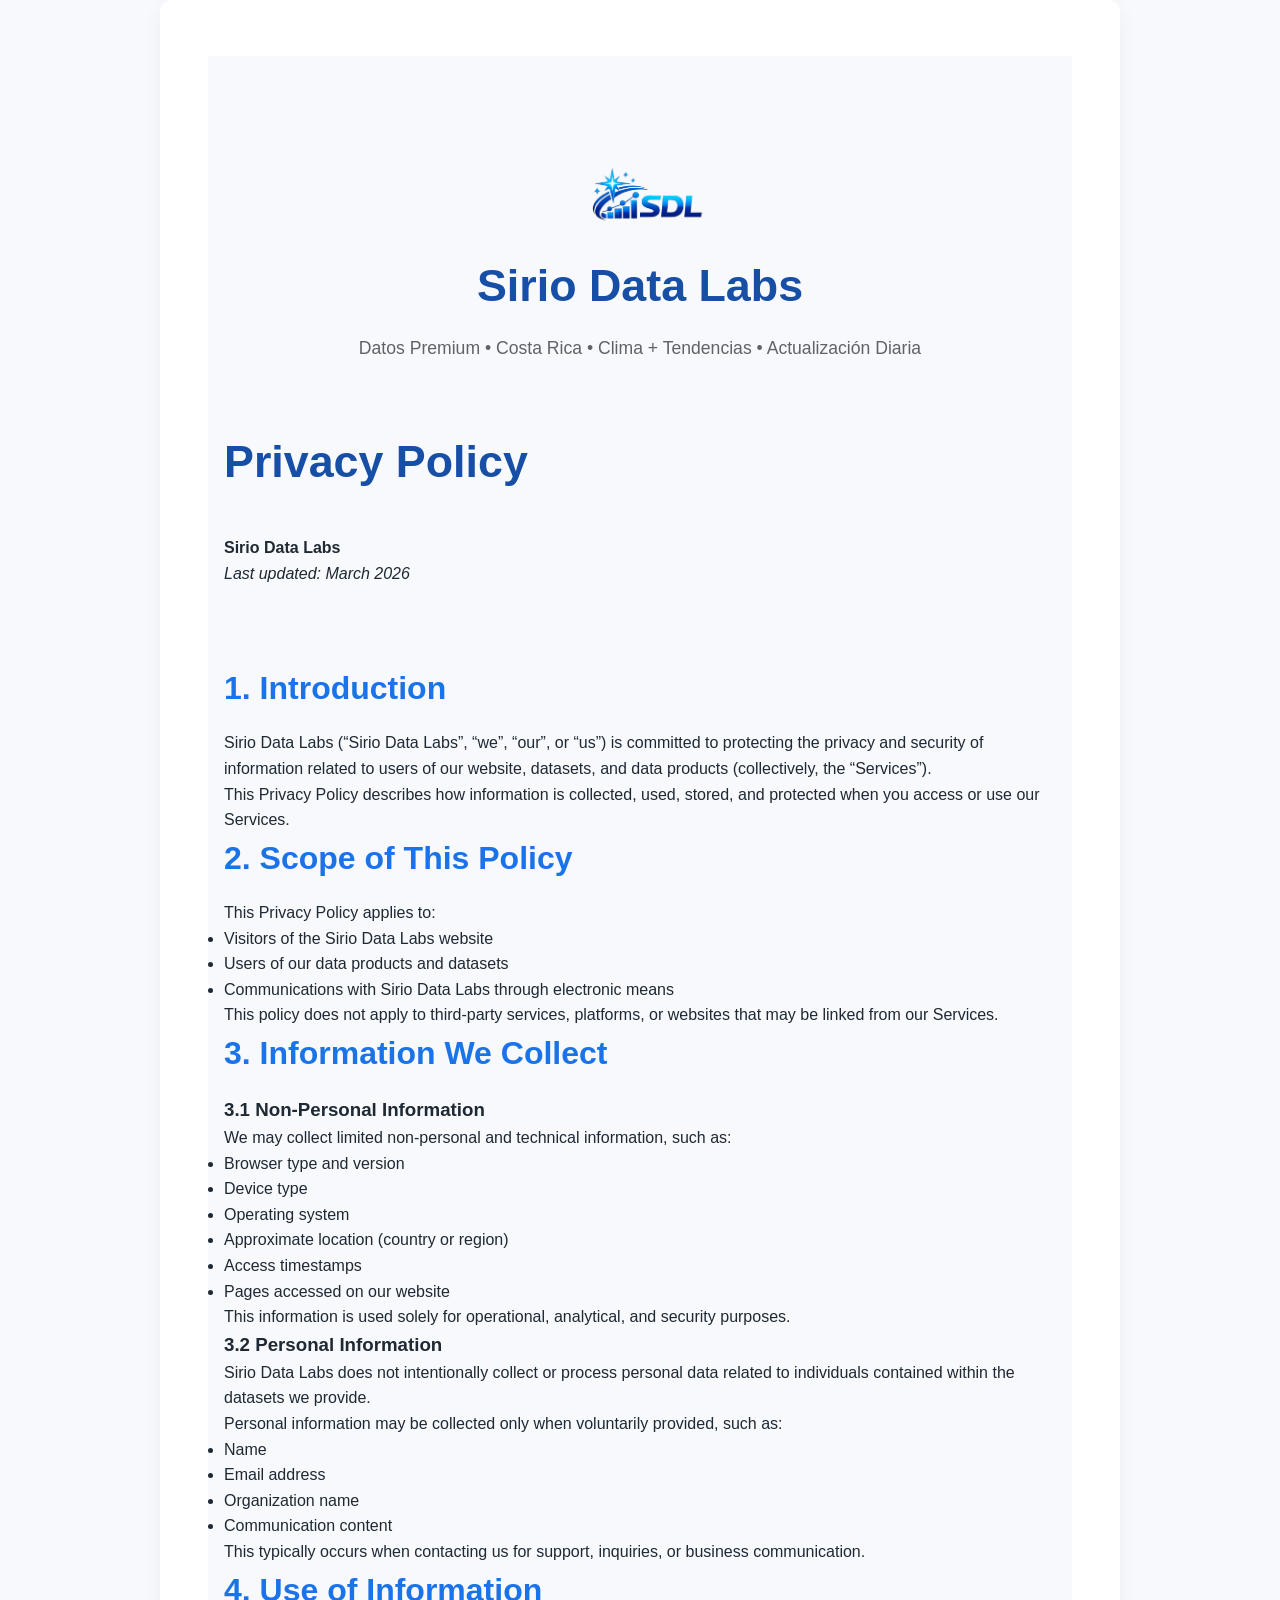
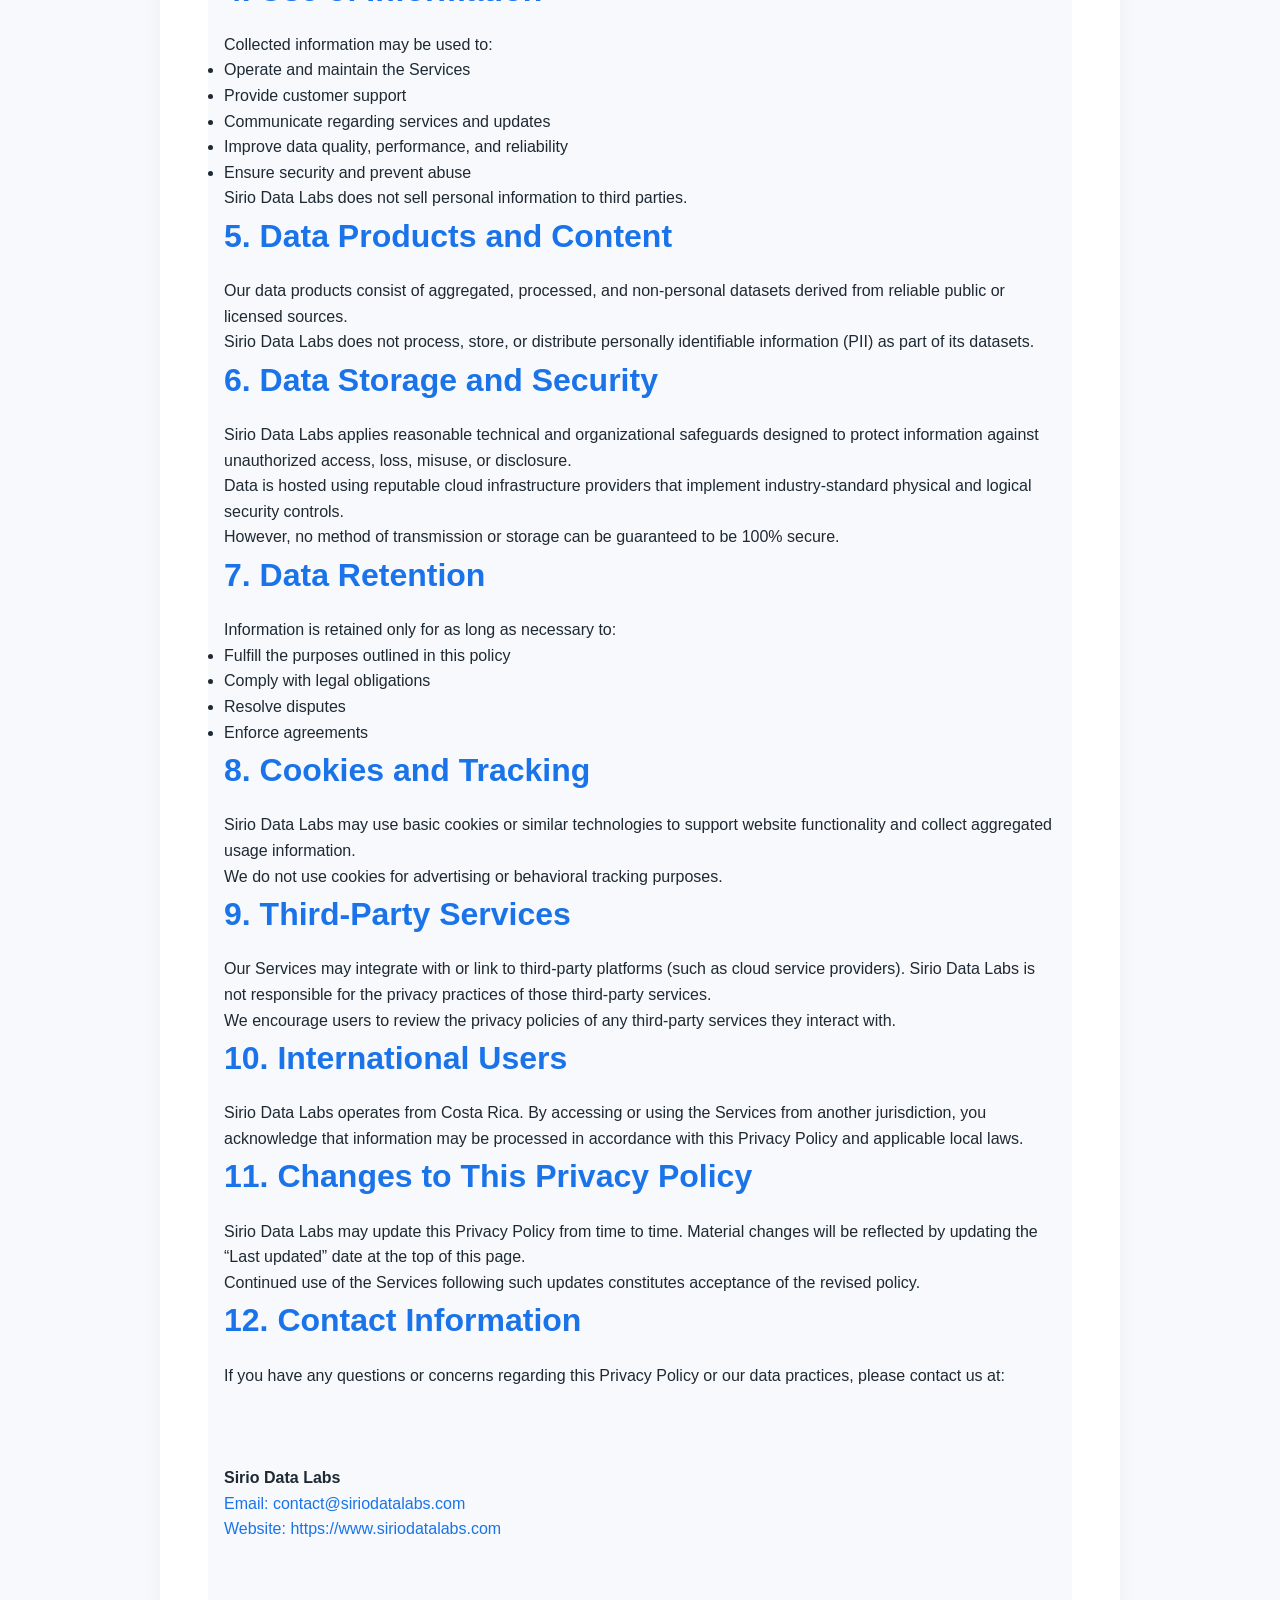
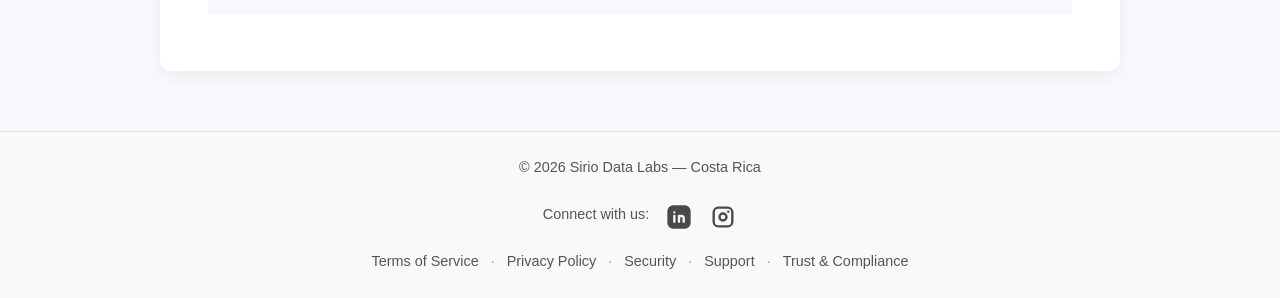
==== commit 0e69c434: "Update privacy.html" ====
--- a/privacy.html
+++ b/privacy.html
@@ -8,15 +8,14 @@
 </head>
 
 <body>
-  <header class="hero">
-    <img src="assets/banner.png" alt="Clima + Tendencias Costa Rica">
-  </header>
   <main class="legal-page">
     <div class="page-frame">
       <section class="intro">
-        <img href="/" src="assets/logo.png" alt="SDL logo" class="logo">
-        <h1  href="/">Sirio Data Labs</h1>
-        <p class="subtitle">Datos Premium • Costa Rica • Clima + Tendencias • Actualización Diaria</p>
+        <a href="/" class="logo-link">
+         <img src="assets/logo.png" alt="SDL logo" class="logo">
+         <h1>Sirio Data Labs</h1>
+         <p class="subtitle">Datos Premium • Costa Rica • Clima + Tendencias • Actualización Diaria</p>
+        </a>
       </section>
       
       <h1>Privacy Policy</h1></br>
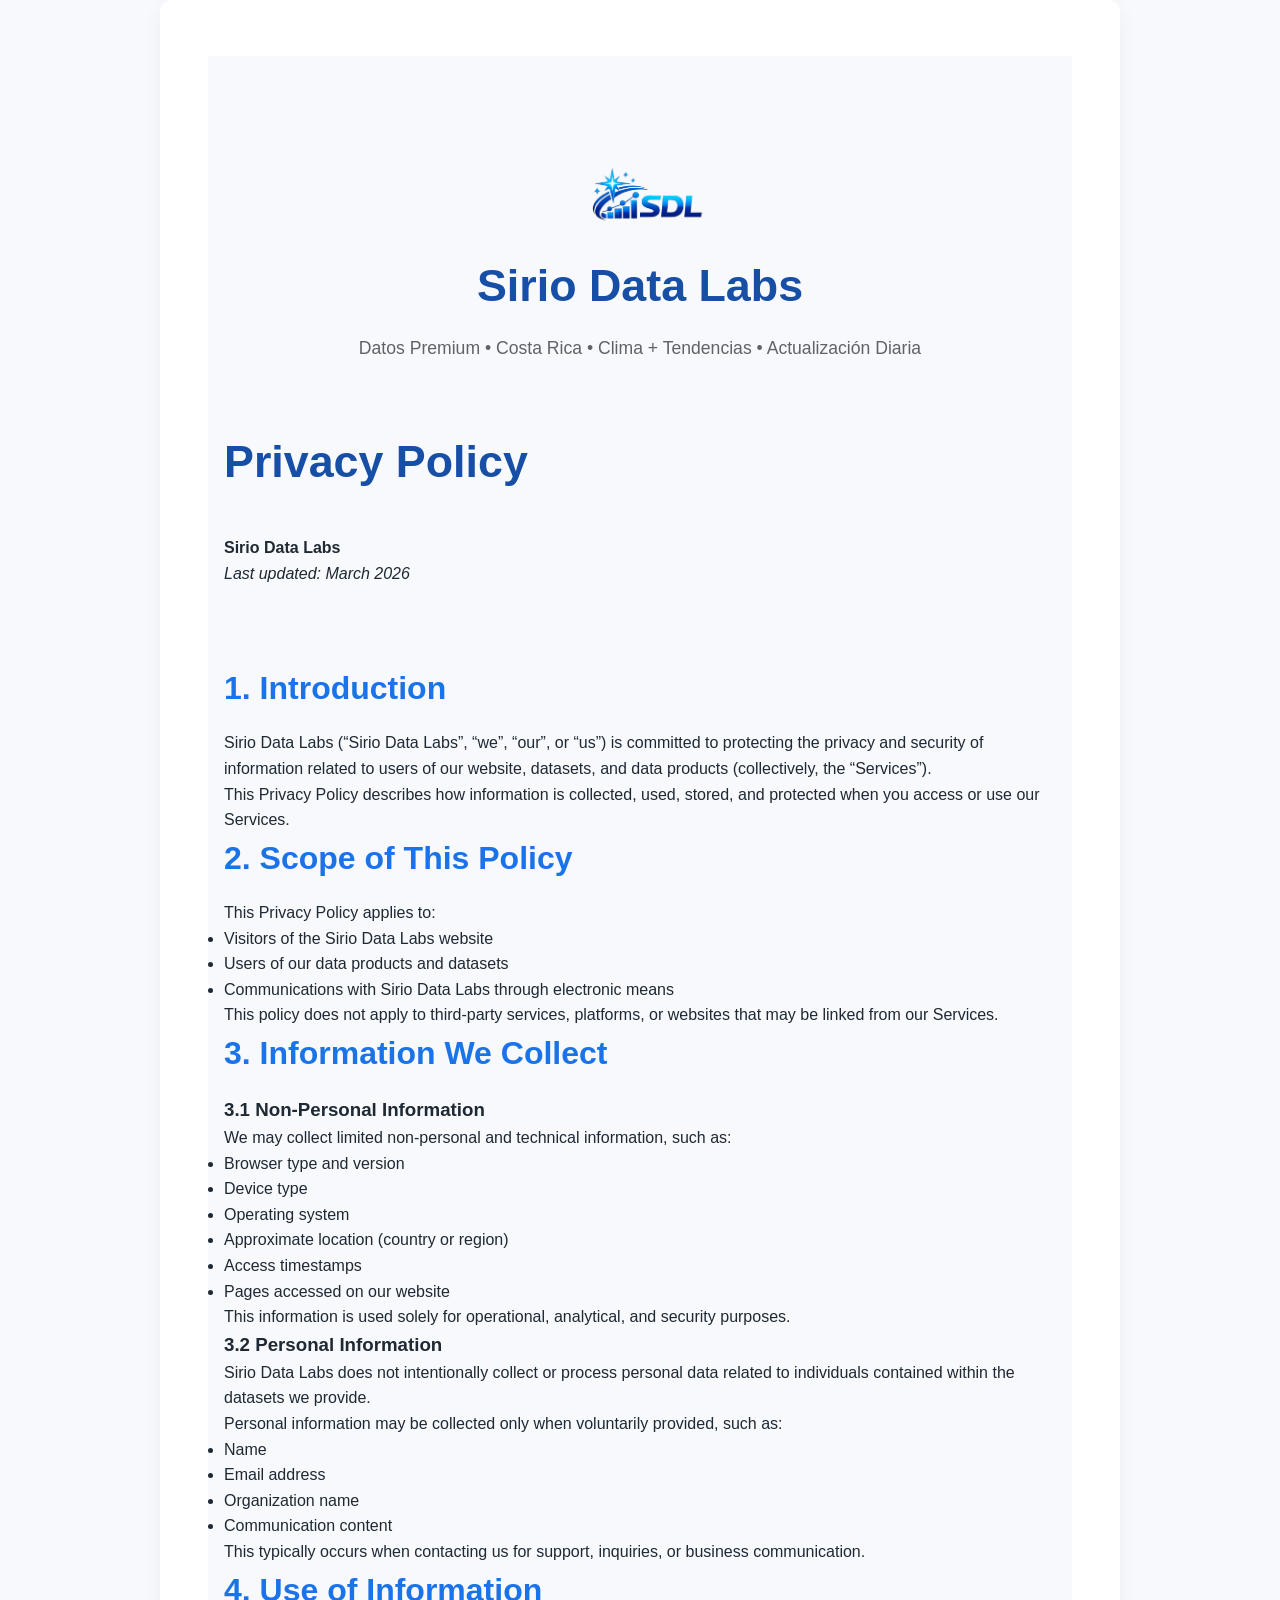
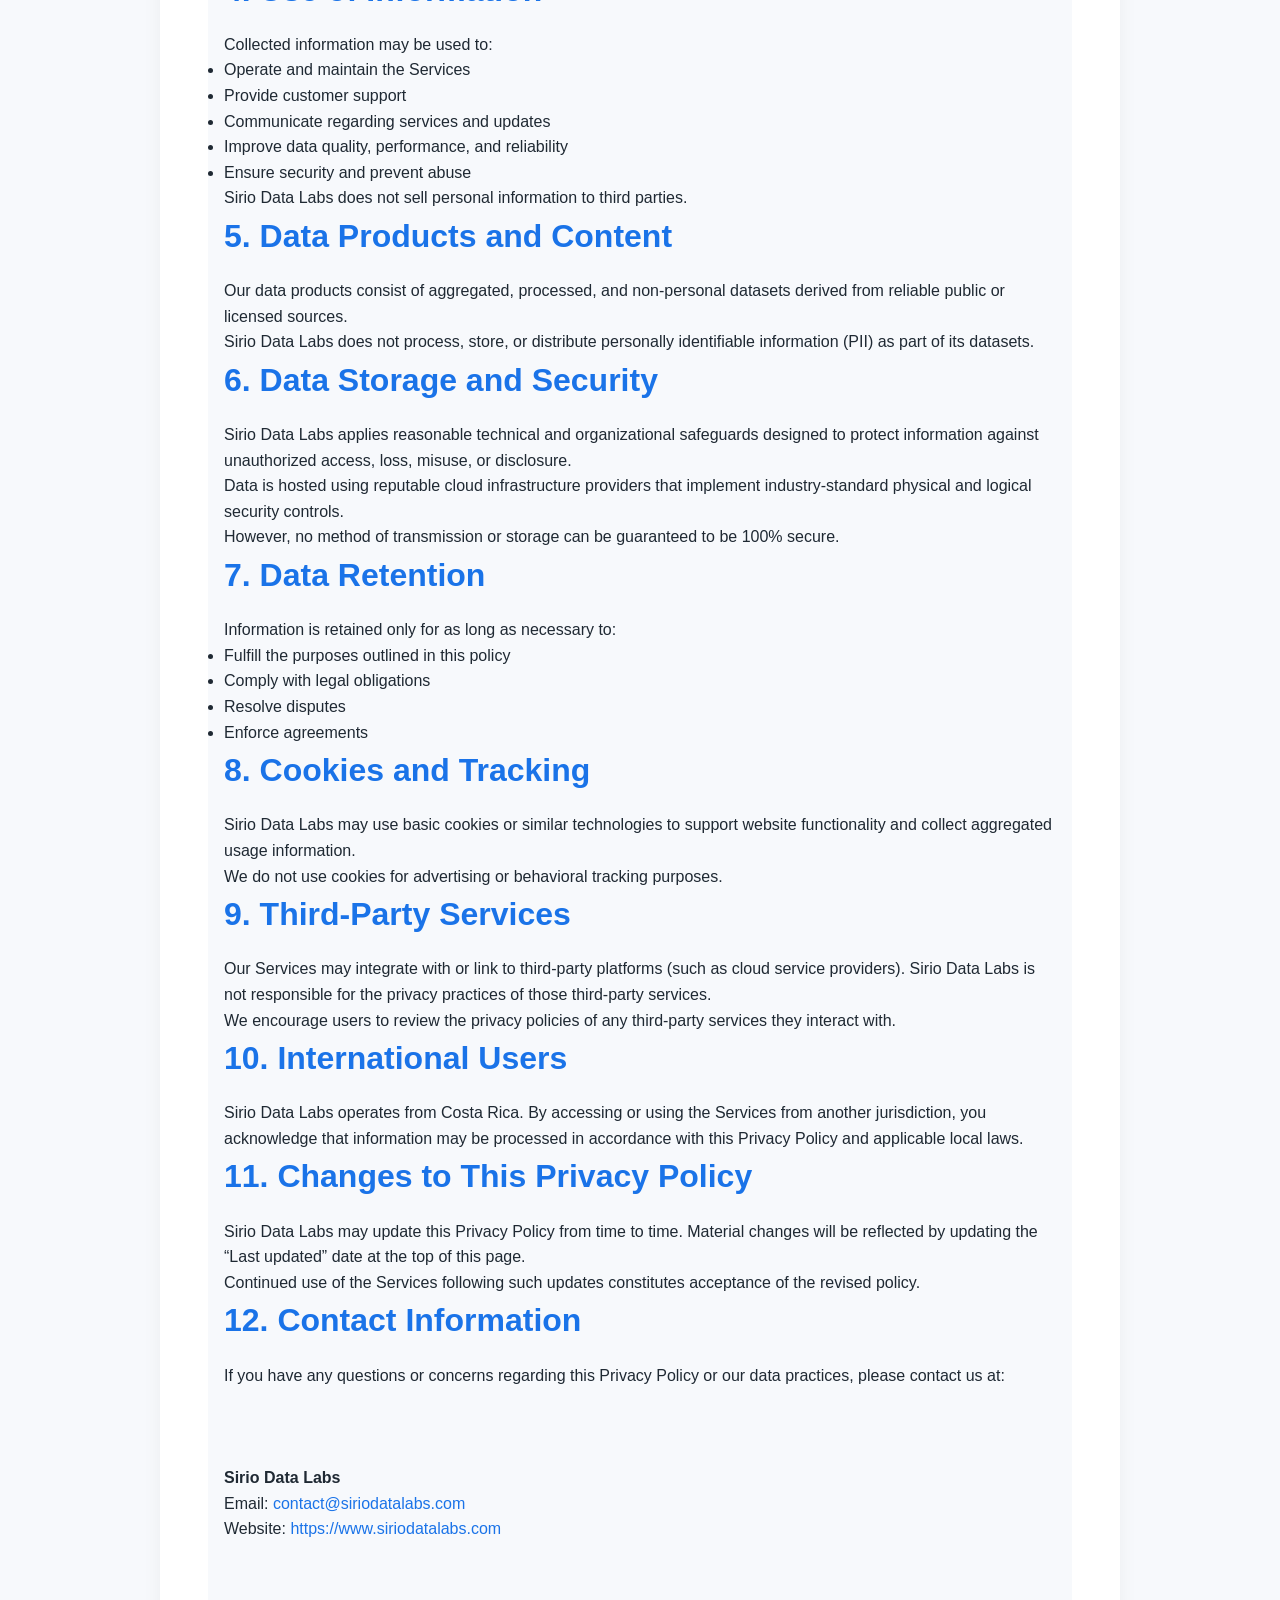
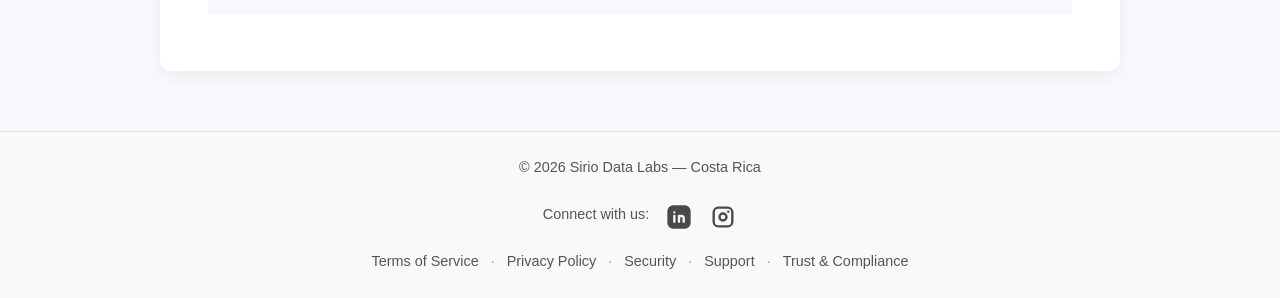
==== commit 93363a94: "Update privacy.html" ====
--- a/privacy.html
+++ b/privacy.html
@@ -168,40 +168,37 @@
       </p></br></br></br>
       <p>
         <strong>Sirio Data Labs</strong><br>
-        <a> Email: <a href="mailto:contact@siriodatalabs.com">contact@siriodatalabs.com</a><br>
-        <a> Website: https://www.siriodatalabs.com</a></br></br>
+            Email: <a href="mailto:contact@siriodatalabs.com">contact@siriodatalabs.com</a><br>
+            Website:  <a href="https://www.siriodatalabs.com"> https://www.siriodatalabs.com</a></br></br>
       </p>
     </div>  
   </main>
+  <footer class="site-footer">
+    <p>© 2026 Sirio Data Labs — Costa Rica</p>
+    
+    <div class="social-links">
+      <p>Connect with us:</p>
+    
+      <a href="https://www.linkedin.com/in/sirio-datalabs-6023623ba/" 
+         target="_blank" aria-label="LinkedIn">
+        <img src="assets/linkedin.svg" alt="LinkedIn"></a>
+    
+      <a href="https://www.instagram.com/sirio_data_labs/" 
+         target="_blank" aria-label="Instagram">
+        <img src="assets/instagram.svg" alt="Instagram"></a>
+    </div>
+    
+    <div class="footer-links">
+      <a href="/terms.html">Terms of Service</a>
+      <span>·</span>
+      <a href="/privacy.html">Privacy Policy</a>
+      <span>·</span>
+      <a href="/security.html">Security</a>
+      <span>·</span>
+      <a href="/support.html">Support</a>
+      <span>·</span>
+      <a href="/trust.html">Trust & Compliance</a>
+    </div>
+  </footer>
 </body>
-  
-<footer class="site-footer">
-  <p>© 2026 Sirio Data Labs — Costa Rica</p>
-
-  <div class="social-links">
-    <p>Connect with us:</p>
-
-    <a href="https://www.linkedin.com/in/sirio-datalabs-6023623ba/" 
-       target="_blank" aria-label="LinkedIn">
-      <img src="assets/linkedin.svg" alt="LinkedIn">
-    </a>
-
-    <a href="https://www.instagram.com/sirio_data_labs/" 
-       target="_blank" aria-label="Instagram">
-      <img src="assets/instagram.svg" alt="Instagram">
-    </a>
-  </div>
-
-  <div class="footer-links">
-    <a href="/terms.html">Terms of Service</a>
-    <span>·</span>
-    <a href="/privacy.html">Privacy Policy</a>
-    <span>·</span>
-    <a href="/security.html">Security</a>
-    <span>·</span>
-    <a href="/support.html">Support</a>
-    <span>·</span>
-    <a href="/trust.html">Trust & Compliance</a>
-  </div>
-</footer>
 </html>
--- a/assets/style.css
+++ b/assets/style.css
@@ -12,36 +12,6 @@
   background-color: #f7f9fc;
   color: #1f2933;
   line-height: 1.6;
-}
-
-/* ===============================
-   Hero banner (mobile default)
-================================ */
-
-.hero {
-  width: 100%;
-  overflow: hidden;
-  background: linear-gradient(135deg, #1a73e8, #174ea6);
-  margin-bottom: 40px;
-}
-
-.hero img {
-  width: 100%;
-  height: auto;
-  aspect-ratio: 1240 / 300;
-  object-fit: contain;
-  display: block;
-}
-
-/* ===============================
-   Hero banner (desktop upgrade)
-================================ */
-
-@media (min-width: 1024px) {
-  .hero img {
-    content: url("assets/banner-desktop.png");
-    aspect-ratio: 1240 / 420;
-  }
 }
 
 /* ===============================
@@ -269,9 +239,5 @@
   section {
     padding: 28px 16px;
   }
-
-  .hero img {
-    max-height: 220px;
-  }
 }
 ``
